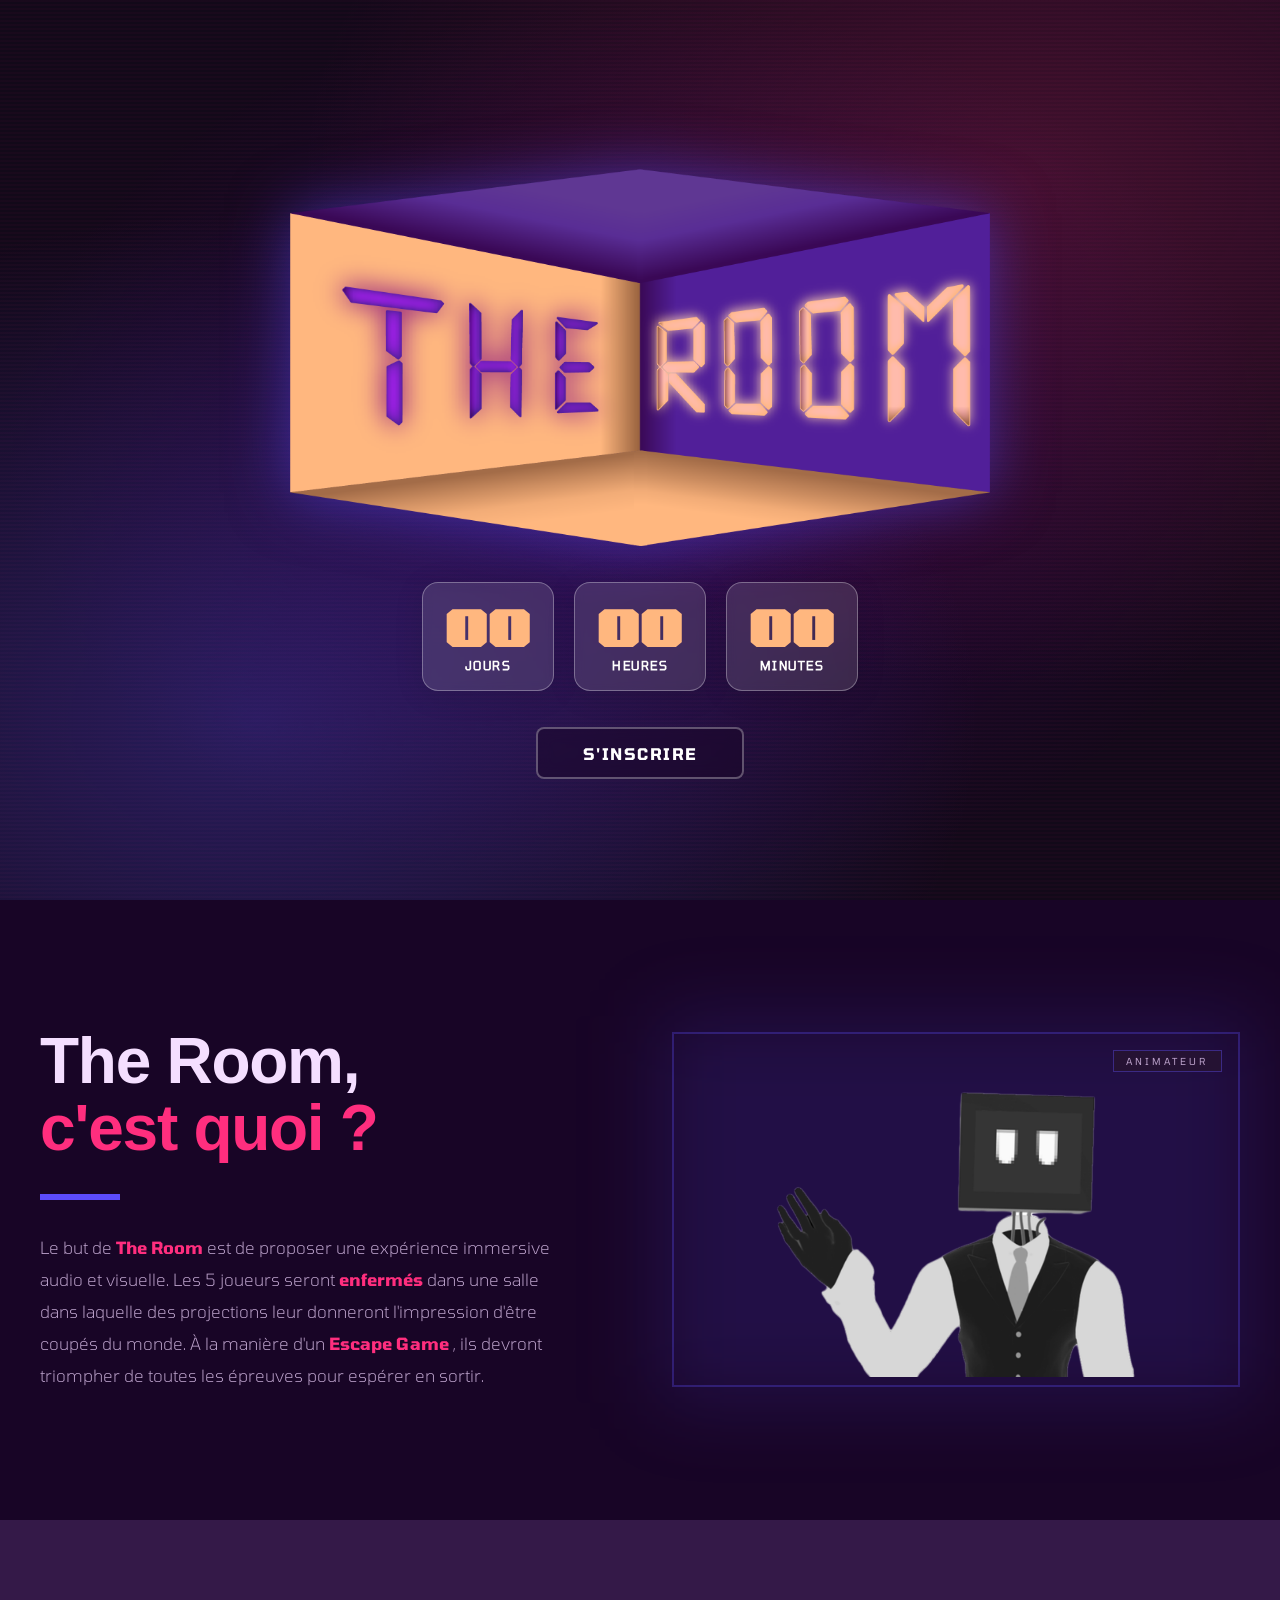
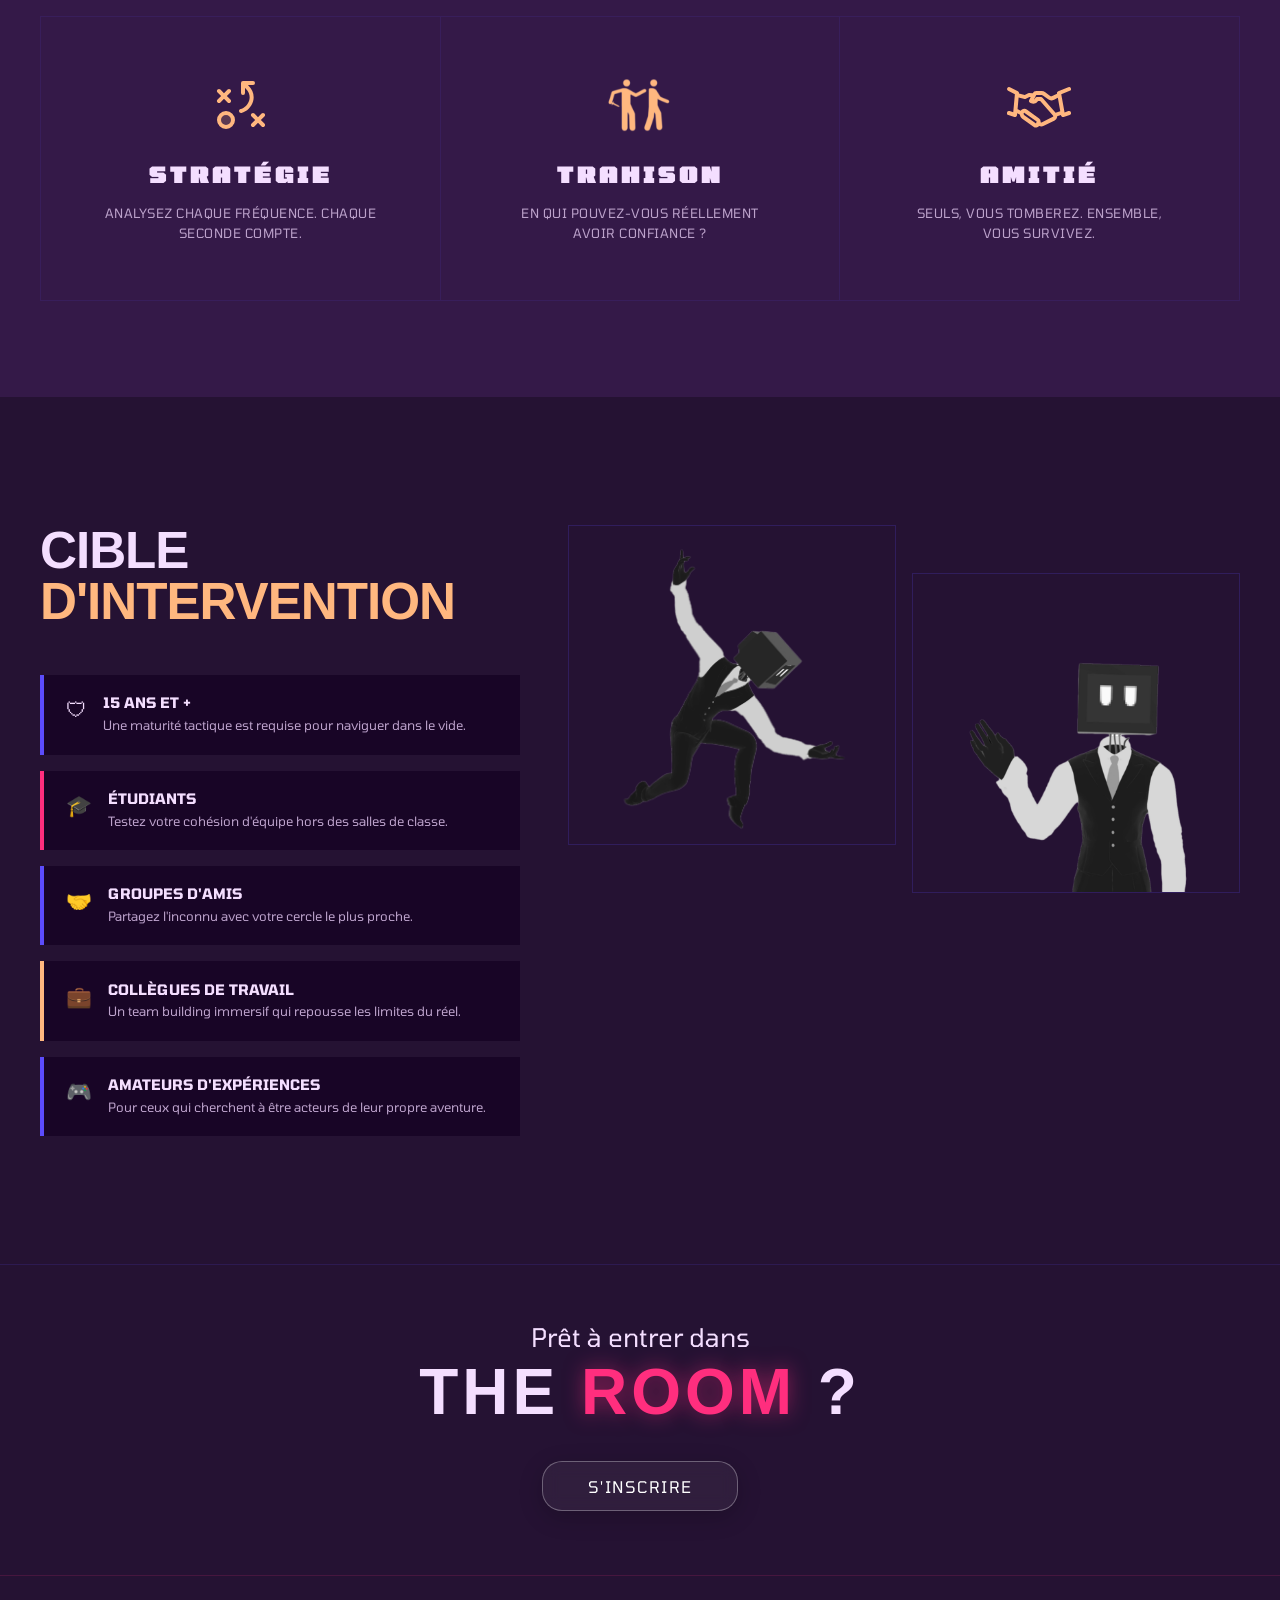
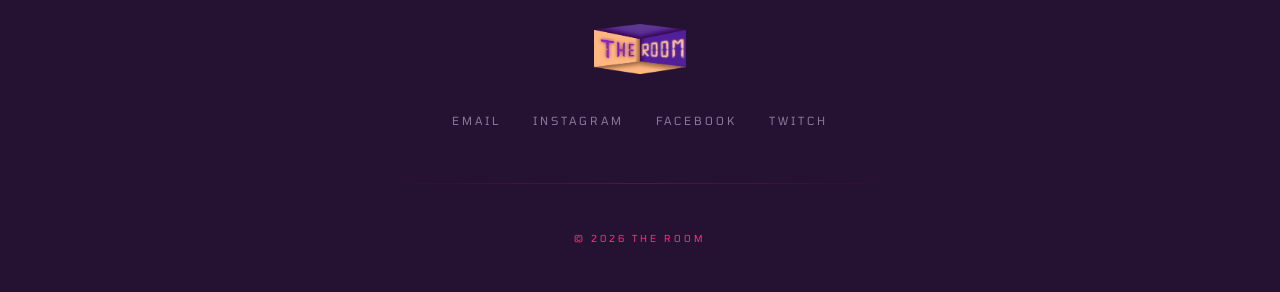
==== index.html @ fde1fc23 "urlChange" ====
<!DOCTYPE html>
<html lang="fr">
<head>
    <meta charset="UTF-8">
    <meta name="viewport" content="width=device-width, initial-scale=1.0">
    <title>The Room</title>
    <link rel="stylesheet" href="index.css">
    <link href="https://fonts.googleapis.com/css2?family=Tomorrow:wght@300;400;600;700;900&display=swap" rel="stylesheet">
</head>
<body>
    <main>
                  <div class="video-background">
                <video autoplay muted loop playsinline>
                    <source src="bg.mp4" type="video/mp4">
                    <!-- Fallback content for browsers that do not support the video tag -->
                    Your browser does not support the video tag.
                </video>
            </div>
        <!-- Hero -->
        <section class="hero">
            <div class="hero-content">
                

                <img src="Images/logoTheRoom.png" alt="The Room" class="hero-logo">
                <div class="countdown" id="countdown">
                    <div class="countdown-item">
                        <span class="countdown-value" id="days">--</span>
                        <span class="countdown-label">Jours</span>
                    </div>
                    <div class="countdown-item">
                        <span class="countdown-value" id="hours">--</span>
                        <span class="countdown-label">Heures</span>
                    </div>
                    <div class="countdown-item">
                        <span class="countdown-value" id="minutes">--</span>
                        <span class="countdown-label">Minutes</span>
                    </div>
                </div>
                <a href="#" class="btn-outline open-modal">S'inscrire</a>
            </div>
        </section>

        <!-- About -->
        <section class="about" id="about">
            <div class="about-grid">
                <div class="about-text">
                    <h2 class="about-heading mokoto">The Room,<br><span class="text-secondary">c'est quoi ?</span></h2>
                    <div class="accent-bar"></div>
                    <p>
                        Le but de <span class="text-secondary" style="font-weight: bold;">The Room</span> est de proposer une expérience immersive audio et visuelle.
                        Les 5 joueurs seront <span class="text-secondary" style="font-weight: bold;">enfermés</span> dans une salle dans laquelle des projections leur donneront
                        l'impression d'être coupés du monde. À la manière d'un <span class="text-secondary" style="font-weight: bold;">Escape Game</span> , ils devront
                        triompher de toutes les épreuves pour espérer en sortir.
                    </p>
                </div>
                <div class="about-image-wrap">
                    <div class="about-image-glow"></div>
                    <div class="about-image-frame">
                        <img src="Images/wave.png" alt="L'expérience The Room">
                        <span class="image-tag">Animateur</span>
                    </div>
                </div>
            </div>
        </section>

        <!-- Pillars -->
        <section class="pillars">
            <div class="pillars-grid">
                <div class="pillar">
                    <img src="Images/strategy-duotone.svg" alt="Stratégie" class="pillar-img text-primary">
                    <h3 class="pillar-title">Stratégie</h3>
                    <p class="pillar-desc">Analysez chaque fréquence. Chaque seconde compte.</p>
                </div>
                <div class="pillar pillar-middle">
                    <img src="Images/stab1.svg" alt="Trahison" class="pillar-img text-secondary">
                    <h3 class="pillar-title">Trahison</h3>
                    <p class="pillar-desc">En qui pouvez-vous réellement avoir confiance ?</p>
                </div>
                <div class="pillar">
                    <img src="Images/friendship.svg" alt="Amitié" class="pillar-img text-tertiary">
                    <h3 class="pillar-title">Amitié</h3>
                    <p class="pillar-desc">Seuls, vous tomberez. Ensemble, vous survivez.</p>
                </div>
            </div>
        </section>

        <!-- Audience -->
        <section class="audience" id="audience">
            <div class="audience-grid">
                <div class="audience-left">
                    <h2 class="audience-heading mokoto">Cible<br><span class="text-tertiary">d'intervention</span></h2>
                    <div class="audience-items">
                        <div class="audience-item border-primary">
                            <span class="audience-icon">&#128737;</span>
                            <div>
                                <h4>15 ans et +</h4>
                                <p>Une maturité tactique est requise pour naviguer dans le vide.</p>
                            </div>
                        </div>
                        <div class="audience-item border-secondary">
                            <span class="audience-icon">&#127891;</span>
                            <div>
                                <h4>Étudiants</h4>
                                <p>Testez votre cohésion d'équipe hors des salles de classe.</p>
                            </div>
                        </div>
                        <div class="audience-item border-primary">
                            <span class="audience-icon">&#129309;</span>
                            <div>
                                <h4>Groupes d'amis</h4>
                                <p>Partagez l'inconnu avec votre cercle le plus proche.</p>
                            </div>
                        </div>
                        <div class="audience-item border-tertiary">
                            <span class="audience-icon">&#128188;</span>
                            <div>
                                <h4>Collègues de travail</h4>
                                <p>Un team building immersif qui repousse les limites du réel.</p>
                            </div>
                        </div>
                        <div class="audience-item border-primary">
                            <span class="audience-icon">&#127918;</span>
                            <div>
                                <h4>Amateurs d'expériences</h4>
                                <p>Pour ceux qui cherchent à être acteurs de leur propre aventure.</p>
                            </div>
                        </div>
                    </div>
                </div>
                <div class="audience-right">
                    <div class="audience-img-card">
                        <img src="Images/pose.png" alt="Amis">
                    </div>
                    <div class="audience-img-card audience-img-offset">
                        <img src="Images/wave.png" alt="Gamers">
                    </div>
                </div>
            </div>
        </section>

        <!-- CTA -->
        <section class="cta">
            <h2>Prêt à entrer dans</h2>
            <p class="cta-title glitch-text">THE <span>ROOM</span> ?</p>
            <a href="#" class="btn-primary open-modal">S'inscrire</a>
        </section>
    </main>

    <footer>
        <div class="footer-inner">
            <img src="Images/logoTheRoom.png" alt="The Room" class="footer-logo">
            <div class="footer-links">
                <a href="mailto:uqat.the.room@gmail.com">Email</a>
                <a href="" target="_blank">Instagram</a>
                <a href="" target="_blank">Facebook</a>
                <a href="" target="_blank">Twitch</a>
            </div>
            <div class="footer-divider"></div>
            <p class="footer-copy">&copy; 2026 The Room</p>
        </div>
    </footer>

    <!-- Registration Modal -->
    <div class="modal-overlay" id="modalOverlay">
        <div class="modal" role="dialog" aria-modal="true" aria-labelledby="modalTitle">

            <!-- Formulaire -->
            <div id="formView">
                <button class="modal-close" id="modalClose" aria-label="Fermer">&times;</button>
                <div class="modal-header">
                    <p class="modal-eyebrow">Réservation</p>
                    <h2 class="modal-title mokoto" id="modalTitle">S'inscrire</h2>
                    <div class="accent-bar"></div>
                </div>

                <form id="registrationForm" novalidate>

                    <!-- Créneau -->
                    <div class="form-section">
                        <h3 class="form-section-title">Créneau horaire</h3>
                        <p class="form-section-hint">Sélectionnez votre heure d'entrée — 2 mai 2026</p>
                        <div class="slots-grid" id="slotsGrid"></div>
                        <input type="hidden" id="selectedSlot" name="slot">
                        <span class="field-error" id="slotError"></span>
                    </div>

                    <!-- Expérience -->
                    <div class="form-section">
                        <h3 class="form-section-title">Expérience Escape Game</h3>
                        <p class="form-section-hint">Avez-vous déjà fait un escape game ?</p>
                        <div class="radio-group">
                            <label class="radio-option">
                                <input type="radio" name="experience" value="tous">
                                <span class="radio-custom"></span>
                                <span class="radio-label">Oui, tout le monde</span>
                            </label>
                            <label class="radio-option">
                                <input type="radio" name="experience" value="moitie">
                                <span class="radio-custom"></span>
                                <span class="radio-label">La moitié du groupe</span>
                            </label>
                            <label class="radio-option">
                                <input type="radio" name="experience" value="aucun">
                                <span class="radio-custom"></span>
                                <span class="radio-label">Aucun d'entre nous</span>
                            </label>
                        </div>
                        <span class="field-error" id="experienceError"></span>
                    </div>

                    <!-- Joueurs -->
                    <div class="form-section">
                        <h3 class="form-section-title">Les 5 joueurs</h3>
                        <div class="players-list" id="playersList"></div>
                        <span class="field-error" id="playersError"></span>
                    </div>

                    <div class="form-footer">
                        <span class="form-error-global" id="formErrorGlobal"></span>
                        <button type="submit" class="btn-primary form-submit" id="submitBtn">
                            <span class="submit-text">Confirmer l'inscription</span>
                            <span class="submit-loading" style="display:none;">Envoi en cours...</span>
                        </button>
                    </div>

                </form>
            </div>

            <!-- Confirmation -->
            <div id="successView" style="display:none;">
                <div class="success-content">
                    <div class="success-checkmark">&#10003;</div>
                    <h3 class="success-title mokoto">Inscription confirmée</h3>
                    <p class="success-message">Votre inscription a été confirmée avec succès.</p>
                    <p class="success-slot">Votre créneau : <span id="confirmedSlot" class="text-tertiary"></span></p>
                    <button class="btn-outline" id="successClose">Fermer</button>
                </div>
            </div>

        </div>
    </div>

    <script>
        // ===== COUNTDOWN =====
        const eventDate = new Date('2026-05-02T20:00:00');

        function updateCountdown() {
            const now = new Date();
            const diff = eventDate - now;

            if (diff <= 0) {
                document.getElementById('days').textContent = '00';
                document.getElementById('hours').textContent = '00';
                document.getElementById('minutes').textContent = '00';
                return;
            }

            const days = Math.floor(diff / (1000 * 60 * 60 * 24));
            const hours = Math.floor((diff % (1000 * 60 * 60 * 24)) / (1000 * 60 * 60));
            const minutes = Math.floor((diff % (1000 * 60 * 60)) / (1000 * 60));

            document.getElementById('days').textContent = String(days).padStart(2, '0');
            document.getElementById('hours').textContent = String(hours).padStart(2, '0');
            document.getElementById('minutes').textContent = String(minutes).padStart(2, '0');
        }

        updateCountdown();
        setInterval(updateCountdown, 60000);

        // ===== CONFIGURATION =====
        // TODO: Collez votre URL Google Apps Script ici après déploiement
        const APPS_SCRIPT_URL = 'https://script.google.com/macros/s/AKfycbzyFGfOQJ5vIyHtQZu_yNpQNaAd3gm7l_Uc8zgfDWa3xq5yOOiOPWXQERyhb5Pq0W7uxg/exec';

        const SLOTS = [
            { time: '20:00', label: '20h00' },
            { time: '21:00', label: '21h00' },
            { time: '22:00', label: '22h00' },
            { time: '23:00', label: '23h00' },
            { time: '00:00', label: '00h00' },
            { time: '01:00', label: '01h00' },
        ];

        // ===== MODAL =====
        const overlay   = document.getElementById('modalOverlay');
        const formView  = document.getElementById('formView');
        const successView = document.getElementById('successView');
        const form      = document.getElementById('registrationForm');

        function openModal() {
            overlay.classList.add('open');
            document.body.style.overflow = 'hidden';
            loadSlots();
        }

        function closeModal() {
            overlay.classList.remove('open');
            document.body.style.overflow = '';
            setTimeout(() => {
                formView.style.display = '';
                successView.style.display = 'none';
                form.reset();
                document.getElementById('selectedSlot').value = '';
                document.querySelectorAll('.slot-card').forEach(c => c.classList.remove('selected'));
                clearErrors();
                const btn = document.getElementById('submitBtn');
                btn.disabled = false;
                btn.querySelector('.submit-text').style.display = '';
                btn.querySelector('.submit-loading').style.display = 'none';
            }, 300);
        }

        document.querySelectorAll('.open-modal').forEach(btn => {
            btn.addEventListener('click', e => { e.preventDefault(); openModal(); });
        });

        document.getElementById('modalClose').addEventListener('click', closeModal);
        document.getElementById('successClose').addEventListener('click', closeModal);

        overlay.addEventListener('click', e => {
            if (e.target === overlay) closeModal();
        });

        document.addEventListener('keydown', e => {
            if (e.key === 'Escape' && overlay.classList.contains('open')) closeModal();
        });

        // ===== SLOTS =====
        async function loadSlots() {
            let takenSlots = [];
            try {
                const res = await fetch('/api/slots');
                const data = await res.json();
                takenSlots = data.takenSlots || [];
            } catch (_) {}
            renderSlots(takenSlots);
        }

        function renderSlots(takenSlots) {
            const grid = document.getElementById('slotsGrid');
            grid.innerHTML = '';
            SLOTS.forEach(slot => {
                const taken = takenSlots.includes(slot.time);
                const card = document.createElement('div');
                card.className = 'slot-card' + (taken ? ' taken' : '');
                card.dataset.time = slot.time;
                card.innerHTML = `
                    <span class="slot-time">${slot.label}</span>
                    <span class="slot-status">${taken ? 'Complet' : 'Disponible'}</span>
                `;
                if (!taken) {
                    card.addEventListener('click', () => selectSlot(slot.time, card));
                }
                grid.appendChild(card);
            });
        }

        function selectSlot(time, card) {
            document.querySelectorAll('.slot-card:not(.taken)').forEach(c => {
                c.classList.remove('selected');
                c.querySelector('.slot-status').textContent = 'Disponible';
            });
            card.classList.add('selected');
            card.querySelector('.slot-status').textContent = 'Sélectionné';
            document.getElementById('selectedSlot').value = time;
            document.getElementById('slotError').textContent = '';
        }

        // ===== PLAYERS =====
        (function renderPlayers() {
            const list = document.getElementById('playersList');
            for (let i = 1; i <= 5; i++) {
                list.innerHTML += `
                    <div class="player-card">
                        <div class="player-card-header">Joueur ${i}</div>
                        <div class="player-fields">
                            <div class="form-group">
                                <input type="text" id="prenom${i}" name="prenom${i}" placeholder="Prénom">
                            </div>
                            <div class="form-group">
                                <input type="text" id="nom${i}" name="nom${i}" placeholder="Nom">
                            </div>
                            <div class="form-group">
                                <input type="email" id="email${i}" name="email${i}" placeholder="Courriel">
                            </div>
                            <div class="form-group">
                                <input type="number" id="age${i}" name="age${i}" placeholder="Âge" min="15" max="99">
                            </div>
                        </div>
                    </div>
                `;
            }
        })();

        // ===== VALIDATION =====
        function clearErrors() {
            document.querySelectorAll('.field-error').forEach(el => el.textContent = '');
            document.querySelectorAll('.invalid').forEach(el => el.classList.remove('invalid'));
        }

        function validateForm() {
            clearErrors();
            let valid = true;

            if (!document.getElementById('selectedSlot').value) {
                document.getElementById('slotError').textContent = 'Veuillez sélectionner un créneau.';
                valid = false;
            }

            if (!document.querySelector('input[name="experience"]:checked')) {
                document.getElementById('experienceError').textContent = 'Veuillez sélectionner une option.';
                valid = false;
            }

            let playerError = false;
            for (let i = 1; i <= 5; i++) {
                const nom    = document.getElementById(`nom${i}`);
                const prenom = document.getElementById(`prenom${i}`);
                const age    = document.getElementById(`age${i}`);
                const email  = document.getElementById(`email${i}`);
                if (!prenom.value.trim())                 { prenom.classList.add('invalid'); playerError = true; valid = false; }
                if (!nom.value.trim())                    { nom.classList.add('invalid');    playerError = true; valid = false; }
                if (!age.value || Number(age.value) < 15) { age.classList.add('invalid');   playerError = true; valid = false; }
                if (!email.value || !/^[^\s@]+@[^\s@]+\.[^\s@]+$/.test(email.value)) { email.classList.add('invalid'); playerError = true; valid = false; }
            }
            if (playerError) {
                document.getElementById('playersError').textContent = 'Veuillez remplir tous les champs joueurs (âge minimum 15 ans, courriel valide).';
            }

            return valid;
        }

        // ===== SUBMIT =====
        form.addEventListener('submit', async e => {
            e.preventDefault();
            if (!validateForm()) return;

            const btn    = document.getElementById('submitBtn');
            const txtBtn = btn.querySelector('.submit-text');
            const loader = btn.querySelector('.submit-loading');
            btn.disabled = true;
            txtBtn.style.display = 'none';
            loader.style.display = '';

            const players = [];
            for (let i = 1; i <= 5; i++) {
                players.push({
                    prenom: document.getElementById(`prenom${i}`).value.trim(),
                    nom:    document.getElementById(`nom${i}`).value.trim(),
                    age:    document.getElementById(`age${i}`).value,
                    email:  document.getElementById(`email${i}`).value.trim(),
                });
            }

            const payload = {
                slot:       document.getElementById('selectedSlot').value,
                experience: document.querySelector('input[name="experience"]:checked').value,
                players,
            };

            try {
                const res  = await fetch('/api/register', { method: 'POST', headers: { 'Content-Type': 'application/json' }, body: JSON.stringify(payload) });
                const data = await res.json();
                if (data.success) {
                    showSuccess(payload.slot);
                } else if (data.error === 'slot_taken') {
                    document.getElementById('slotError').textContent = 'Ce créneau vient d\'être pris. Veuillez en choisir un autre.';
                    loadSlots();
                    btn.disabled = false; txtBtn.style.display = ''; loader.style.display = 'none';
                } else { throw new Error(); }
            } catch (_) {
                document.getElementById('formErrorGlobal').textContent = 'Une erreur est survenue. Veuillez réessayer.';
                btn.disabled = false; txtBtn.style.display = ''; loader.style.display = 'none';
            }
        });

        function showSuccess(slot) {
            document.getElementById('confirmedSlot').textContent = SLOTS.find(s => s.time === slot)?.label || slot;
            formView.style.display = 'none';
            successView.style.display = '';
            document.getElementById('registrationModal').scrollTop = 0;
        }
    </script>
</body>
</html>
---- index.css ----
/* ===== DESIGN TOKENS =====
   Primary:    #5c4cfc (blue)
   Secondary:  #ff2e7e (pink)
   Tertiary:   #ffb77f (orange)
   Background: #251233
   Surface:    #180526
   Surface+:   #341948
   On-surface: #f4deff
   On-surface-variant: #bca2cb
   ===================== */

@font-face {
    font-family: 'Mokoto';
    src: url('https://fonts.cdnfonts.com/s/16219/Mokoto%20Glitch.woff') format('woff');
}

* {
    margin: 0;
    padding: 0;
    box-sizing: border-box;
}

::selection {
    background: #ff2e7e;
    color: #fff;
}

body {
    font-family: 'Tomorrow', sans-serif;
    background-color: #251233;
    color: #f4deff;
    min-height: 100vh;
    display: flex;
    flex-direction: column;
    overflow-x: hidden;
}

main {
    flex: 1;
    width: 100%;
}

/* ===== GLITCH TEXT UTILITY ===== */
.glitch-text {
    position: relative;
}


/* ===== NAVBAR ===== */
.navbar {
    position: fixed;
    top: 0;
    left: 0;
    right: 0;
    z-index: 100;
    background: rgba(24, 5, 38, 0.9);
    backdrop-filter: blur(12px);
    border-bottom: 1px solid rgba(92, 76, 252, 0.2);
}

.navbar-inner {
    display: flex;
    align-items: center;
    justify-content: space-between;
    max-width: 1100px;
    margin: 0 auto;
    padding: 0.7rem 2rem;
}

.navbar-logo img {
    height: 32px;
    width: auto;
}

.navbar-links {
    display: flex;
    gap: 2rem;
}

.navbar-links a {
    color: #bca2cb;
    text-decoration: none;
    font-size: 0.85rem;
    font-weight: 500;
    transition: color 0.2s;
}

.navbar-links a:hover {
    color: #ff2e7e;
}

.navbar-cta {
    padding: 0.5rem 1.5rem;
    font-size: 0.8rem;
}

.navbar-toggle {
    display: none;
    flex-direction: column;
    gap: 5px;
    background: none;
    border: none;
    cursor: pointer;
    padding: 4px;
}

.navbar-toggle span {
    display: block;
    width: 24px;
    height: 2px;
    background: #f4deff;
    border-radius: 2px;
    transition: transform 0.3s, opacity 0.3s;
}

.navbar-toggle.active span:nth-child(1) {
    transform: translateY(7px) rotate(45deg);
}

.navbar-toggle.active span:nth-child(2) {
    opacity: 0;
}

.navbar-toggle.active span:nth-child(3) {
    transform: translateY(-7px) rotate(-45deg);
}

/* ===== HERO ===== */
.hero {
    position: relative;
    display: flex;
    flex-direction: column;
    align-items: center;
    justify-content: center;
    min-height: 100vh;
    padding: 6rem 2rem 3rem;
    overflow: hidden;
}

.video-background video {
  position: fixed; /* Fixes the video relative to the viewport */
  right: 0;
  bottom: 0;
  min-width: 100%; /* Ensures the video is at least full width and height */
  min-height: 100%;
  z-index: -1; /* Pushes the video behind other content */
  /* Optional: use object-fit to ensure the video covers the area without stretching */
  object-fit: cover; 
  filter: blur(10px); /* Applies the blur effect */
  -webkit-filter: blur(10px); /* For compatibility with WebKit browsers */
  pointer-events: none;
}

.content {
  position: relative; /* Ensures content is above the video */
  z-index: 1; 
  /* Add styling for your content (e.g., color, padding) */
  color: white;
  padding: 20px;
  /* ... other content styles ... */
}

/* Optional: Add a dark overlay to improve text visibility over the video */
.video-background::after {
  content: '';
  position: absolute;
  top: 0;
  left: 0;
  width: 100%;
  height: 100%;
  pointer-events: none;
  background: rgba(0, 0, 0, 0.5);
    z-index: 0; /* Place the overlay between the video and the content */
}


.hero::before,
.hero::after {
    content: '';
    position: absolute;
    inset: 0;
    pointer-events: none;
}

.hero::before {
    background: repeating-linear-gradient(
        0deg,
        transparent,
        transparent 2px,
        rgba(255, 46, 126, 0.03) 2px,
        rgba(255, 46, 126, 0.03) 4px
    );
    z-index: 1;
}

.hero::after {
    background:
        radial-gradient(ellipse at 20% 80%, rgba(92, 76, 252, 0.3) 0%, transparent 50%),
        radial-gradient(ellipse at 80% 20%, rgba(255, 46, 126, 0.2) 0%, transparent 50%),
        radial-gradient(ellipse at 50% 50%, rgba(77, 2, 121, 0.4) 0%, transparent 70%);
    z-index: 1;
    animation: glitchOverlay 3s steps(4) infinite;
}

@keyframes gradientShift {
    0% { background-position: 0% 50%; }
    50% { background-position: 100% 50%; }
    100% { background-position: 0% 50%; }
}

@keyframes glitchOverlay {
    0% { opacity: 0.8; }
    25% { opacity: 1; }
    50% { opacity: 0.6; }
    75% { opacity: 0.9; }
    100% { opacity: 0.8; }
}

.hero-content {
    position: relative;
    z-index: 2;
    display: flex;
    flex-direction: column;
    align-items: center;
    text-align: center;
    gap: clamp(1.8rem, 4vh, 3rem);
    width: 100%;
    max-width: 700px;
}

.hero-logo {
    width: clamp(1000px, 22vw, 300px);
    height: auto;
    filter: drop-shadow(0 0 30px rgba(92, 76, 252, 0.5));
}

/* ===== COUNTDOWN ===== */
.countdown {
    display: flex;
    justify-content: center;
    gap: clamp(0.6rem, 2vw, 1.2rem);
    width: 100%;

}

.countdown-item {
    background: rgba(24, 5, 38, 0.7);
    border: 2px solid #ff2e7e;
    border-radius: 12px;
    padding: clamp(0.8rem, 2vh, 1.2rem) clamp(0.6rem, 2vw, 1.4rem);
    text-align: center;
    display: flex;
    flex-direction: column;
    min-width: clamp(60px, 12vw, 100px);

        /* From https://css.glass */
    background: rgba(255, 255, 255, 0.12);
    border-radius: 16px;
    box-shadow: 0 4px 30px rgba(0, 0, 0, 0.1);
    backdrop-filter: blur(4.7px);
    -webkit-backdrop-filter: blur(4.7px);
    border: 1px solid rgba(255, 255, 255, 0.31);
}

.countdown-value {
    font-family: 'Tomorrow', sans-serif;
    font-size: clamp(1.8rem, 5vw, 3.2rem);
    font-weight: 900;
    color: #ffb77f;
    line-height: 1;

}

.countdown-label {
    font-size: clamp(0.5rem, 1.2vw, 0.75rem);
    text-transform: uppercase;
    color: rgba(255, 183, 127, 0.7);
    letter-spacing: 1.5px;
    margin-top: 0.4rem;
    font-weight: 300;
        -webkit-text-stroke: 1px white;
}

/* ===== BUTTONS ===== */
.btn-primary {
    display: inline-block;
    padding: 0.9rem 2.8rem;
    color: #fff;
    text-decoration: none;
    font-size: 1rem;
    border-radius: 20px;
    letter-spacing: 1.5px;
    text-transform: uppercase;
    transition: transform 0.2s, box-shadow 0.2s;
    border: none;
    cursor: pointer;
    font-family: 'Tomorrow', sans-serif;

  /* Dimensions and positioning (example values) */
  position: relative;
  isolation: isolate; /* Creates a new stacking context for backdrop-filter to work correctly */

  /* The core "glass" look */
  background: rgba(255, 255, 255, 0.05); /* Subtle background tint */
  backdrop-filter: blur(8px); /* The essential blur effect */
  -webkit-backdrop-filter: blur(8px); /* Safari compatibility */
  border: 1px solid rgba(255, 255, 255, 0.3); /* Subtle white border for highlight */
  box-shadow: 0px 6px 24px rgba(0, 0, 0, 0.2); /* For depth and 'floating' effect */

}

.btn-primary:hover {
    transform: translateY(-3px);
    box-shadow: 0 8px 30px rgba(255, 46, 126, 0.5);
}

.btn-outline {
    display: inline-block;
    padding: 0.9rem 2.8rem;
    background: rgba(24, 5, 38, 0.5);
    color: #fff;
    text-decoration: none;
    font-weight: 700;
    font-size: 1rem;
    border-radius: 8px;
    letter-spacing: 1.5px;
    text-transform: uppercase;
    border: 2px solid rgba(255, 255, 255, 0.3);
    cursor: pointer;
    backdrop-filter: blur(8px);
    transition: transform 0.2s, border-color 0.2s, box-shadow 0.2s;
    font-family: 'Tomorrow', sans-serif;
}

.btn-outline:hover {
    transform: translateY(-2px);
    border-color: #ff2e7e;
    box-shadow: 0 6px 25px rgba(255, 46, 126, 0.3);
}

/* ===== UTILITIES ===== */
.mokoto { font-family: 'Mokoto', sans-serif; }
.text-secondary { color: #ff2e7e; }
.text-primary { color: #5c4cfc; }
.text-tertiary { color: #ffb77f; }

/* ===== SECTIONS BASE ===== */
.hero { max-width: none; }

/* ===== ABOUT ===== */
.about {
    max-width: none;
    background: #180526;
    padding: 8rem 1.5rem;
    overflow: hidden;
}

.about-grid {
    display: grid;
    grid-template-columns: 1fr 1fr;
    gap: 4rem;
    align-items: center;
    max-width: 1200px;
    margin: 0 auto;
}

.about-heading {
    font-size: clamp(2.5rem, 5vw, 4.5rem);
    line-height: 1.05;
    letter-spacing: -0.02em;
    color: #f4deff;
    margin-bottom: 2rem;
    text-transform: none;
    text-align: left;
}

.accent-bar {
    width: 80px;
    height: 6px;
    background: #5c4cfc;
    margin-bottom: 2rem;
}

.about-text p {
    font-size: 1.05rem;
    line-height: 1.9;
    color: #bca2cb;
    font-weight: 300;
    max-width: 540px;
}

.about-image-wrap {
    position: relative;
}

.about-image-glow {
    position: absolute;
    inset: -16px;
    background: rgba(92, 76, 252, 0.15);
    filter: blur(40px);
    border-radius: 8px;
    transition: background 0.4s;
}

.about-image-wrap:hover .about-image-glow {
    background: rgba(255, 46, 126, 0.15);
}

.about-image-frame {
    position: relative;
    border: 2px solid rgba(92, 76, 252, 0.3);
    padding: 8px;
    overflow: hidden;
    aspect-ratio: 16 / 10;
}

.about-image-frame img {
    width: 100%;
    height: 100%;
    object-fit: cover;
    filter: grayscale(100%);
    transition: filter 0.7s;
}

.about-image-frame:hover img {
    filter: grayscale(0%);
}

.image-tag {
    position: absolute;
    top: 16px;
    right: 16px;
    background: #251233;
    padding: 4px 12px;
    font-size: 0.6rem;
    letter-spacing: 3px;
    border: 1px solid rgba(92, 76, 252, 0.4);
    text-transform: uppercase;
    color: #bca2cb;
}

/* ===== PILLARS ===== */
.pillars {
    max-width: none;
    background: #341948;
    padding: 6rem 1.5rem;
}

.pillars-grid {
    display: grid;
    grid-template-columns: 1fr 1fr 1fr;
    max-width: 1200px;
    margin: 0 auto;
    border: 1px solid rgba(92, 76, 252, 0.1);
}

.pillar {
    padding: 3.5rem 2rem;
    display: flex;
    flex-direction: column;
    align-items: center;
    text-align: center;
    transition: background-color 0.3s;
}

.pillar:hover {
    background-color: rgba(52, 25, 72, 0.5);
}

.pillar-middle {
    border-left: 1px solid rgba(92, 76, 252, 0.1);
    border-right: 1px solid rgba(92, 76, 252, 0.1);
}

.pillar-img {
    width: 64px;
    height: 64px;
    object-fit: contain;
    margin-bottom: 1.5rem;
    transition: transform 0.2s;
    color: red;
}

.pillar:hover .pillar-img {
    transform: scale(1.1);
}

.pillar-title {
    font-size: 1.4rem;
    font-weight: 900;
    letter-spacing: 3px;
    text-transform: uppercase;
    color: #f4deff;
    margin-bottom: 1rem;
}

.pillar-desc {
    font-size: 0.8rem;
    text-transform: uppercase;
    letter-spacing: 0.5px;
    color: #bca2cb;
    max-width: 280px;
    line-height: 1.6;
}

/* ===== AUDIENCE ===== */
.audience {
    max-width: none;
    background: #251233;
    padding: 8rem 1.5rem;
    overflow: hidden;
}

.audience-grid {
    display: grid;
    grid-template-columns: 5fr 7fr;
    gap: 3rem;
    max-width: 1200px;
    margin: 0 auto;
}

.audience-heading {
    font-size: clamp(2rem, 4vw, 3.2rem);
    line-height: 1;
    letter-spacing: -0.02em;
    color: #f4deff;
    margin-bottom: 3rem;
    text-transform: uppercase;
    text-align: left;
}

.audience-items {
    display: flex;
    flex-direction: column;
    gap: 1rem;
}

.audience-item {
    display: flex;
    align-items: flex-start;
    gap: 1rem;
    padding: 1.2rem 1.4rem;
    border-left: 4px solid;
    background: #180526;
    transition: transform 0.2s;
}

.audience-item:hover {
    transform: translateX(10px);
}

.audience-item.border-primary { border-color: #5c4cfc; }
.audience-item.border-secondary { border-color: #ff2e7e; }
.audience-item.border-tertiary { border-color: #ffb77f; }

.audience-icon {
    font-size: 1.3rem;
    flex-shrink: 0;
    margin-top: 2px;
}

.audience-item h4 {
    font-weight: 700;
    color: #f4deff;
    font-size: 0.9rem;
    margin-bottom: 0.3rem;
    text-transform: uppercase;
}

.audience-item p {
    font-size: 0.8rem;
    color: #bca2cb;
    line-height: 1.5;
}

.audience-right {
    display: grid;
    grid-template-columns: 1fr 1fr;
    gap: 1rem;
    align-content: start;
}

.audience-img-card {
    position: relative;
    height: 320px;
    overflow: hidden;
    border: 1px solid rgba(92, 76, 252, 0.2);
}

.audience-img-offset {
    margin-top: 3rem;
}

.audience-img-card img {
    width: 100%;
    height: 100%;
    object-fit: cover;
    filter: grayscale(100%);
    transition: filter 0.5s;
}

.audience-img-card:hover img {
    filter: grayscale(0%);
}

.audience-img-card .image-tag {
    top: auto;
    right: auto;
    bottom: 16px;
    left: 16px;
    background: transparent;
    border: none;
    font-size: 0.7rem;
    color: #5c4cfc;
    padding: 0;
}

.tag-secondary {
    color: #ff2e7e !important;
}

/* ===== CTA ===== */
.cta {
    text-align: center;
    padding-top: 3.5rem;
    padding-bottom: 4rem;
    border-top: 1px solid rgba(92, 76, 252, 0.15);
}

.cta h2 {
    margin-bottom: 0.2rem;
    color: #f4deff;
    font-size: clamp(1.2rem, 3vw, 1.6rem);
    font-weight: 400;
}

.cta-title {
    font-family: 'Mokoto', sans-serif;
    font-size: clamp(2.5rem, 6vw, 4rem);
    font-weight: 900;
    text-transform: uppercase;
    letter-spacing: 4px;
    color: #f4deff;
    margin-bottom: 2rem;
}

.cta-title span {
    color: #ff2e7e;
    text-shadow: 0 0 20px rgba(255, 46, 126, 0.5);
}

/* ===== FOOTER ===== */
footer {
    border-top: 1px solid rgba(255, 46, 126, 0.15);
    padding: 3rem 2rem;
    background: #251233;
}

.footer-inner {
    display: flex;
    flex-direction: column;
    align-items: center;
    gap: 1.5rem;
    max-width: 1200px;
    margin: 0 auto;
    text-align: center;
}

.footer-logo {
    height: 50px;
    width: auto;
    margin-bottom: 1rem;
}

.footer-links {
    display: flex;
    flex-wrap: wrap;
    justify-content: center;
    gap: 2rem;
    margin-bottom: 2rem;
}

.footer-links a {
    font-size: 0.7rem;
    letter-spacing: 3px;
    text-transform: uppercase;
    color: rgba(244, 222, 255, 0.5);
    text-decoration: none;
    transition: color 0.3s, transform 0.2s, text-shadow 0.3s;
    display: inline-block;
}

.footer-links a:hover {
    color: #ffb77f;
    transform: scale(1.15);
    text-shadow: 0 0 8px rgba(255, 183, 127, 0.4);
}

.footer-links a:active {
    transform: scale(0.95);
    color: #ff2e7e;
}

.footer-divider {
    width: 100%;
    max-width: 500px;
    height: 1px;
    background: linear-gradient(to right, transparent, rgba(255, 46, 126, 0.2), transparent);
    margin-bottom: 1.5rem;
}

.footer-copy {
    font-size: 0.6rem;
    letter-spacing: 3px;
    text-transform: uppercase;
    color: #ff2e7e;
}

/* ===== MODAL ===== */
.modal-overlay {
    position: fixed;
    inset: 0;
    background: rgba(24, 5, 38, 0.88);
    backdrop-filter: blur(8px);
    z-index: 200;
    display: flex;
    align-items: center;
    justify-content: center;
    padding: 1rem;
    opacity: 0;
    visibility: hidden;
    transition: opacity 0.3s, visibility 0.3s;
}

.modal-overlay.open {
    opacity: 1;
    visibility: visible;
}

.modal {
    background: #180526;
    border: 1px solid rgba(92, 76, 252, 0.35);
    border-radius: 6px;
    width: 100%;
    max-width: 680px;
    max-height: 90vh;
    overflow-y: auto;
    position: relative;
    scrollbar-width: thin;
    scrollbar-color: rgba(92, 76, 252, 0.4) transparent;
}

.modal::-webkit-scrollbar { width: 4px; }
.modal::-webkit-scrollbar-track { background: transparent; }
.modal::-webkit-scrollbar-thumb { background: rgba(92, 76, 252, 0.4); border-radius: 2px; }

#formView { padding: 2.5rem; }

.modal-close {
    position: absolute;
    top: 1.2rem;
    right: 1.2rem;
    background: none;
    border: 1px solid rgba(255, 255, 255, 0.12);
    color: #bca2cb;
    width: 32px;
    height: 32px;
    border-radius: 4px;
    cursor: pointer;
    font-size: 1.1rem;
    line-height: 1;
    display: flex;
    align-items: center;
    justify-content: center;
    transition: border-color 0.2s, color 0.2s;
}

.modal-close:hover {
    border-color: #ff2e7e;
    color: #ff2e7e;
}

.modal-eyebrow {
    font-size: 0.65rem;
    letter-spacing: 4px;
    text-transform: uppercase;
    color: #5c4cfc;
    margin-bottom: 0.5rem;
}

.modal-title {
    font-size: clamp(1.8rem, 4vw, 2.5rem);
    color: #f4deff;
    margin-bottom: 1rem;
    line-height: 1;
}

.modal-header .accent-bar {
    margin-bottom: 2rem;
}

/* Form sections */
.form-section {
    margin-bottom: 2rem;
    padding-bottom: 2rem;
    border-bottom: 1px solid rgba(92, 76, 252, 0.1);
}

.form-section-title {
    font-size: 0.65rem;
    letter-spacing: 3px;
    text-transform: uppercase;
    color: #5c4cfc;
    margin-bottom: 0.5rem;
    font-weight: 600;
}

.form-section-hint {
    font-size: 0.8rem;
    color: #bca2cb;
    margin-bottom: 1rem;
}

/* Inputs */
.form-group {
    display: flex;
    flex-direction: column;
    gap: 0.4rem;
}

.form-group label {
    font-size: 0.7rem;
    font-weight: 600;
    color: #bca2cb;
    text-transform: uppercase;
    letter-spacing: 1.5px;
}

.form-group input {
    background: rgba(255, 255, 255, 0.04);
    border: 1px solid rgba(92, 76, 252, 0.22);
    border-radius: 4px;
    padding: 0.7rem 0.9rem;
    color: #f4deff;
    font-family: 'Tomorrow', sans-serif;
    font-size: 0.88rem;
    transition: border-color 0.2s, background 0.2s;
    width: 100%;
}

.form-group input:focus {
    outline: none;
    border-color: #5c4cfc;
    background: rgba(92, 76, 252, 0.07);
}

.form-group input::placeholder {
    color: rgba(188, 162, 203, 0.35);
}

.form-group input.invalid {
    border-color: #ff2e7e;
}


.field-error {
    font-size: 0.68rem;
    color: #ff2e7e;
    min-height: 1em;
    margin-top: 0.2rem;
}

/* Slots */
.slots-grid {
    display: grid;
    grid-template-columns: repeat(3, 1fr);
    gap: 0.7rem;
    margin-bottom: 0.5rem;
}

.slot-card {
    border: 1px solid rgba(92, 76, 252, 0.22);
    background: rgba(255, 255, 255, 0.03);
    border-radius: 8px;
    padding: 1rem 0.5rem;
    text-align: center;
    cursor: pointer;
    transition: border-color 0.2s, background 0.2s, transform 0.15s;
    user-select: none;
}

.slot-card:hover:not(.taken) {
    border-color: #5c4cfc;
    background: rgba(92, 76, 252, 0.1);
    transform: translateY(-2px);
}

.slot-card.selected {
    border-color: #ffb77f;
    background: rgba(255, 183, 127, 0.08);
}

.slot-card.taken {
    opacity: 0.3;
    cursor: not-allowed;
}

.slot-time {
    font-size: 1.25rem;
    font-weight: 900;
    color: #f4deff;
    font-family: 'Tomorrow', sans-serif;
    display: block;
}

.slot-status {
    font-size: 0.52rem;
    letter-spacing: 2px;
    text-transform: uppercase;
    margin-top: 0.3rem;
    display: block;
    color: rgba(188, 162, 203, 0.55);
}

.slot-card.selected .slot-status { color: #ffb77f; }
.slot-card.taken .slot-status { color: rgba(255, 46, 126, 0.6); }

/* Radio */
.radio-group {
    display: flex;
    flex-direction: column;
    gap: 0.6rem;
}

.radio-option {
    display: flex;
    align-items: center;
    gap: 0.8rem;
    padding: 0.75rem 1rem;
    border: 1px solid rgba(92, 76, 252, 0.18);
    border-radius: 4px;
    cursor: pointer;
    transition: border-color 0.2s, background 0.2s;
}

.radio-option:hover {
    border-color: #5c4cfc;
    background: rgba(92, 76, 252, 0.05);
}

.radio-option input[type="radio"] { display: none; }

.radio-custom {
    width: 18px;
    height: 18px;
    border-radius: 50%;
    border: 2px solid rgba(92, 76, 252, 0.4);
    flex-shrink: 0;
    position: relative;
    transition: border-color 0.2s;
}

.radio-option input[type="radio"]:checked ~ .radio-custom {
    border-color: #ff2e7e;
}

.radio-option input[type="radio"]:checked ~ .radio-custom::after {
    content: '';
    position: absolute;
    inset: 3px;
    border-radius: 50%;
    background: #ff2e7e;
}

.radio-option:has(input:checked) {
    border-color: #ff2e7e;
    background: rgba(255, 46, 126, 0.05);
}

.radio-label {
    font-size: 0.85rem;
    color: #f4deff;
}

/* Players */
.players-list {
    display: flex;
    flex-direction: column;
    gap: 0.85rem;
}

.player-card {
    border: 1px solid rgba(92, 76, 252, 0.15);
    border-radius: 6px;
    overflow: hidden;
}

.player-card-header {
    background: rgba(92, 76, 252, 0.07);
    padding: 0.45rem 1rem;
    font-size: 0.62rem;
    letter-spacing: 3px;
    text-transform: uppercase;
    color: #5c4cfc;
    font-weight: 600;
    border-bottom: 1px solid rgba(92, 76, 252, 0.12);
}

.player-fields {
    display: grid;
    grid-template-columns: 1fr 1fr;
    gap: 0.85rem;
    padding: 1rem;
}

/* Footer + submit */
.form-footer {
    display: flex;
    flex-direction: column;
    align-items: stretch;
    gap: 0.5rem;
    padding-top: 0.5rem;
}

.form-error-global {
    font-size: 0.72rem;
    color: #ff2e7e;
    text-align: center;
    min-height: 1em;
}

.form-submit {
    width: 100%;
    padding: 1rem;
    font-size: 0.95rem;
    text-align: center;
    border-radius: 6px;
}

/* Success */
#successView { padding: 4rem 2.5rem; }

.success-content {
    display: flex;
    flex-direction: column;
    align-items: center;
    text-align: center;
    gap: 1.2rem;
}

.success-checkmark {
    width: 72px;
    height: 72px;
    border-radius: 50%;
    border: 2px solid #5c4cfc;
    display: flex;
    align-items: center;
    justify-content: center;
    font-size: 2rem;
    color: #5c4cfc;
    animation: scaleIn 0.4s ease;
}

@keyframes scaleIn {
    from { transform: scale(0); opacity: 0; }
    to   { transform: scale(1); opacity: 1; }
}

.success-title {
    font-size: 2rem;
    color: #f4deff;
}

.success-message {
    font-size: 0.9rem;
    color: #bca2cb;
    line-height: 1.8;
}

.success-slot {
    font-size: 0.88rem;
    color: #bca2cb;
    padding: 0.6rem 1.5rem;
    border: 1px solid rgba(255, 183, 127, 0.2);
    border-radius: 4px;
    background: rgba(255, 183, 127, 0.05);
}

/* Modal responsive */
@media (max-width: 600px) {
    #formView { padding: 1.5rem 1rem; }
    .slots-grid { grid-template-columns: repeat(2, 1fr); }
    .player-fields { grid-template-columns: 1fr 1fr; }
}

@media (max-width: 360px) {
    .player-fields { grid-template-columns: 1fr; }
    .player-fields .form-group:last-child { grid-column: span 1; }
}

/* ===== RESPONSIVE ===== */

/* Tablet */
@media (max-width: 768px) {

    .hero {
        padding: 5rem 1.5rem 2rem;
    }

    /* About tablet */
    .about {
        padding: 5rem 1.5rem;
    }

    .about-grid {
        grid-template-columns: 1fr;
        gap: 2.5rem;
    }

    .about-heading {
        text-align: center;
    }

    .accent-bar {
        margin: 0 auto 2rem;
    }

    .about-text p {
        text-align: center;
        max-width: 100%;
    }

    .about-image-frame {
        max-width: 500px;
        margin: 0 auto;
    }

    /* Pillars tablet */
    .pillars {
        padding: 4rem 1.5rem;
    }

    .pillars-grid {
        grid-template-columns: 1fr;
        border: none;
    }

    .pillar {
        padding: 2rem;
        border: 1px solid rgba(92, 76, 252, 0.1);
    }

    .pillar-middle {
        border-left: 1px solid rgba(92, 76, 252, 0.1);
        border-right: 1px solid rgba(92, 76, 252, 0.1);
    }

    /* Audience tablet */
    .audience {
        padding: 5rem 1.5rem;
    }

    .audience-grid {
        grid-template-columns: 1fr;
        gap: 2.5rem;
    }

    .audience-heading {
        text-align: center;
    }

    .audience-right {
        max-width: 500px;
        margin: 0 auto;
    }

    .audience-img-card {
        height: 220px;
    }

    /* CTA tablet */
    .cta {
        padding: 5rem 1.5rem;
    }
}


@media (max-width: 1000px) {
.hero-logo {
    width: clamp(500px, 22vw, 300px);
    height: auto;
    filter: drop-shadow(0 0 30px rgba(92, 76, 252, 0.5));
}
}

@media (max-width: 1600px) {
.hero-logo {
    width: clamp(700px, 22vw, 300px);
    height: auto;
    filter: drop-shadow(0 0 30px rgba(92, 76, 252, 0.5));
}
}

/* Mobile */
@media (max-width: 780px) {

    .hero {
        padding: 4.5rem 1rem 1.5rem;
        min-height: 100svh;
    }

    .hero-logo {
        width: clamp(320px, 40vw, 180px);
    }

    .hero-content {
        gap: 1.5rem;
    }

    .countdown-item {
        min-width: 55px;
        padding: 0.6rem 0.4rem;
    }

    .countdown-value {
        font-size: 1.5rem;
    }

    .countdown-label {
        font-size: 0.45rem;
        letter-spacing: 0.5px;
    }

    .btn-outline,
    .btn-primary {
        padding: 0.7rem 2rem;
        font-size: 0.85rem;
    }

    /* About mobile */
    .about {
        padding: 3.5rem 1rem;
    }

    .about-heading {
        font-size: 2rem;
    }

    /* Pillars mobile */
    .pillars {
        padding: 3rem 1rem;
    }

    .pillar-img {
        width: 48px;
        height: 48px;
    }

    .pillar-title {
        font-size: 1.1rem;
    }

    /* Audience mobile */
    .audience {
        padding: 3.5rem 1rem;
    }

    .audience-right {
        grid-template-columns: 1fr;
    }

    .audience-img-offset {
        margin-top: 0;
    }

    .audience-img-card {
        height: 200px;
    }

    .audience-item {
        padding: 1rem;
    }

    /* CTA mobile */
    .btn-cta {
        padding: 1rem 2.5rem;
        font-size: 1rem;
    }

    /* Footer mobile */
    .footer-links {
        gap: 1.2rem;
    }
}
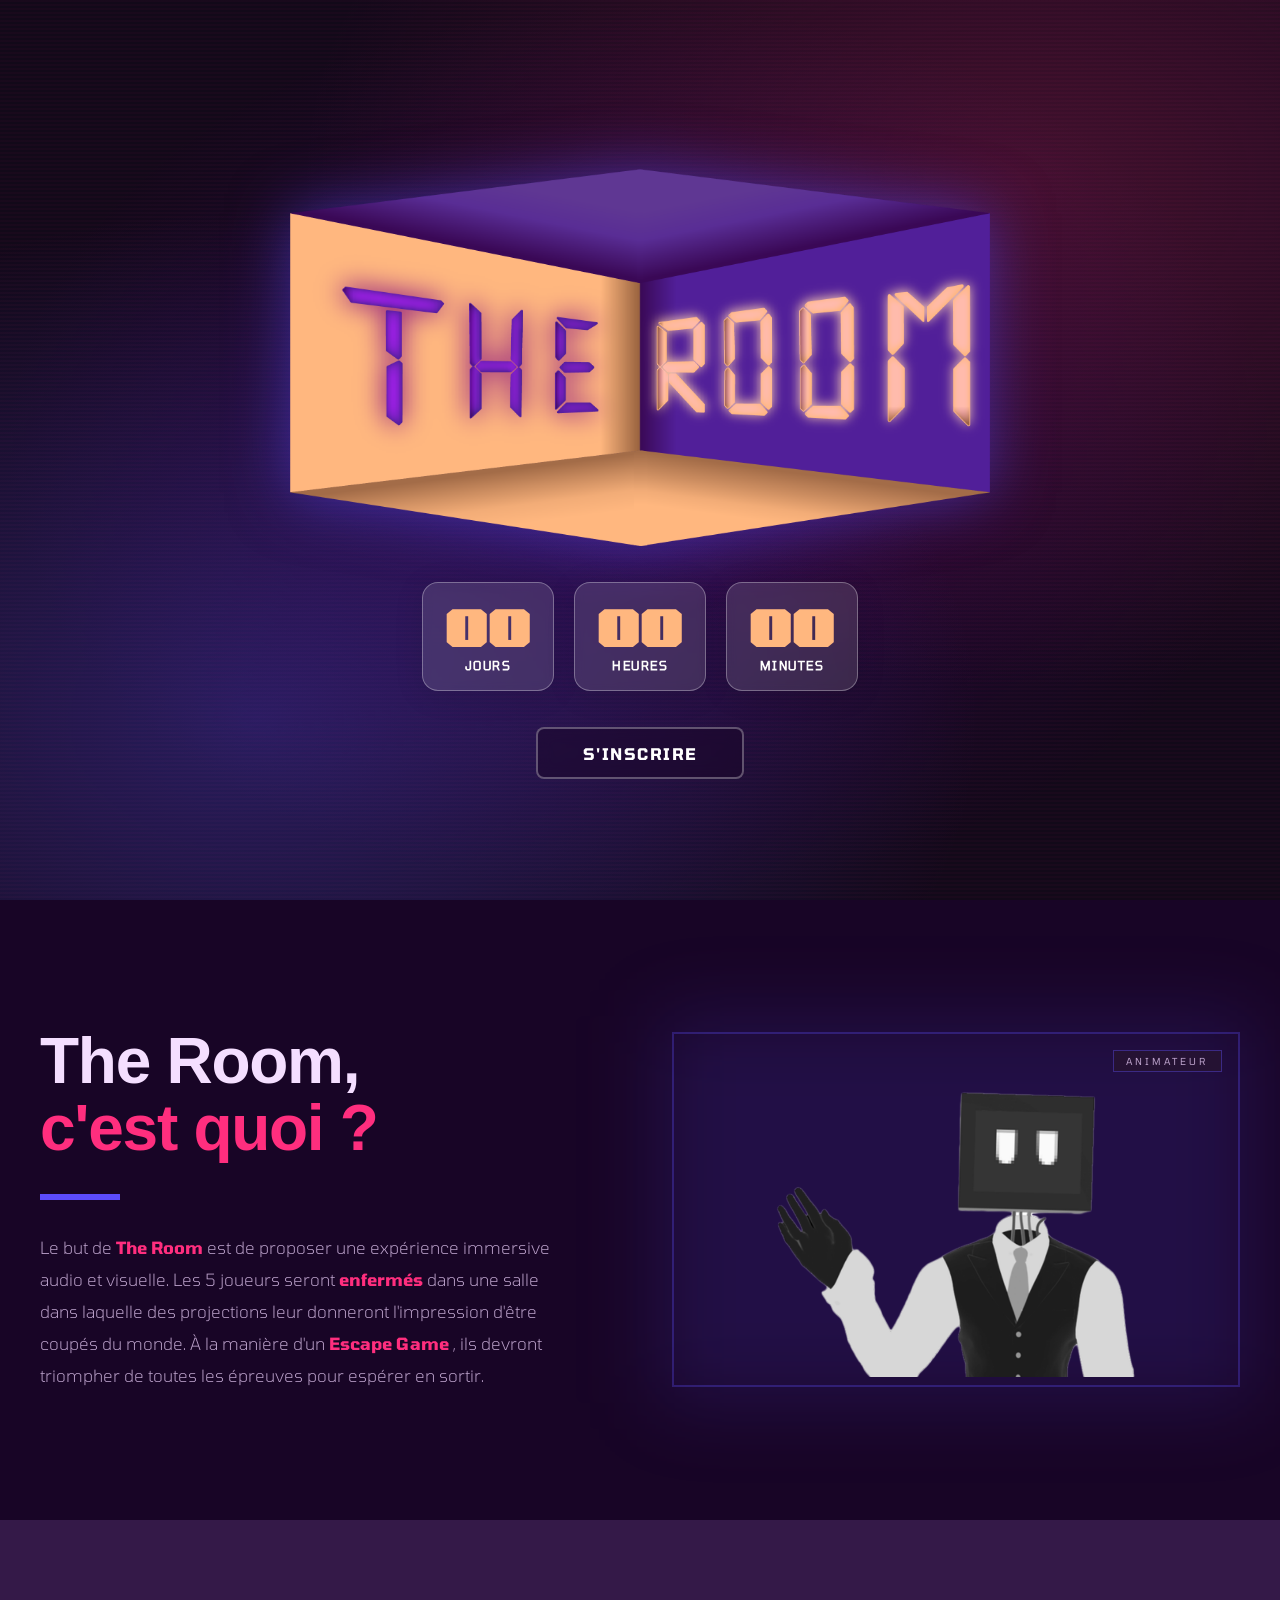
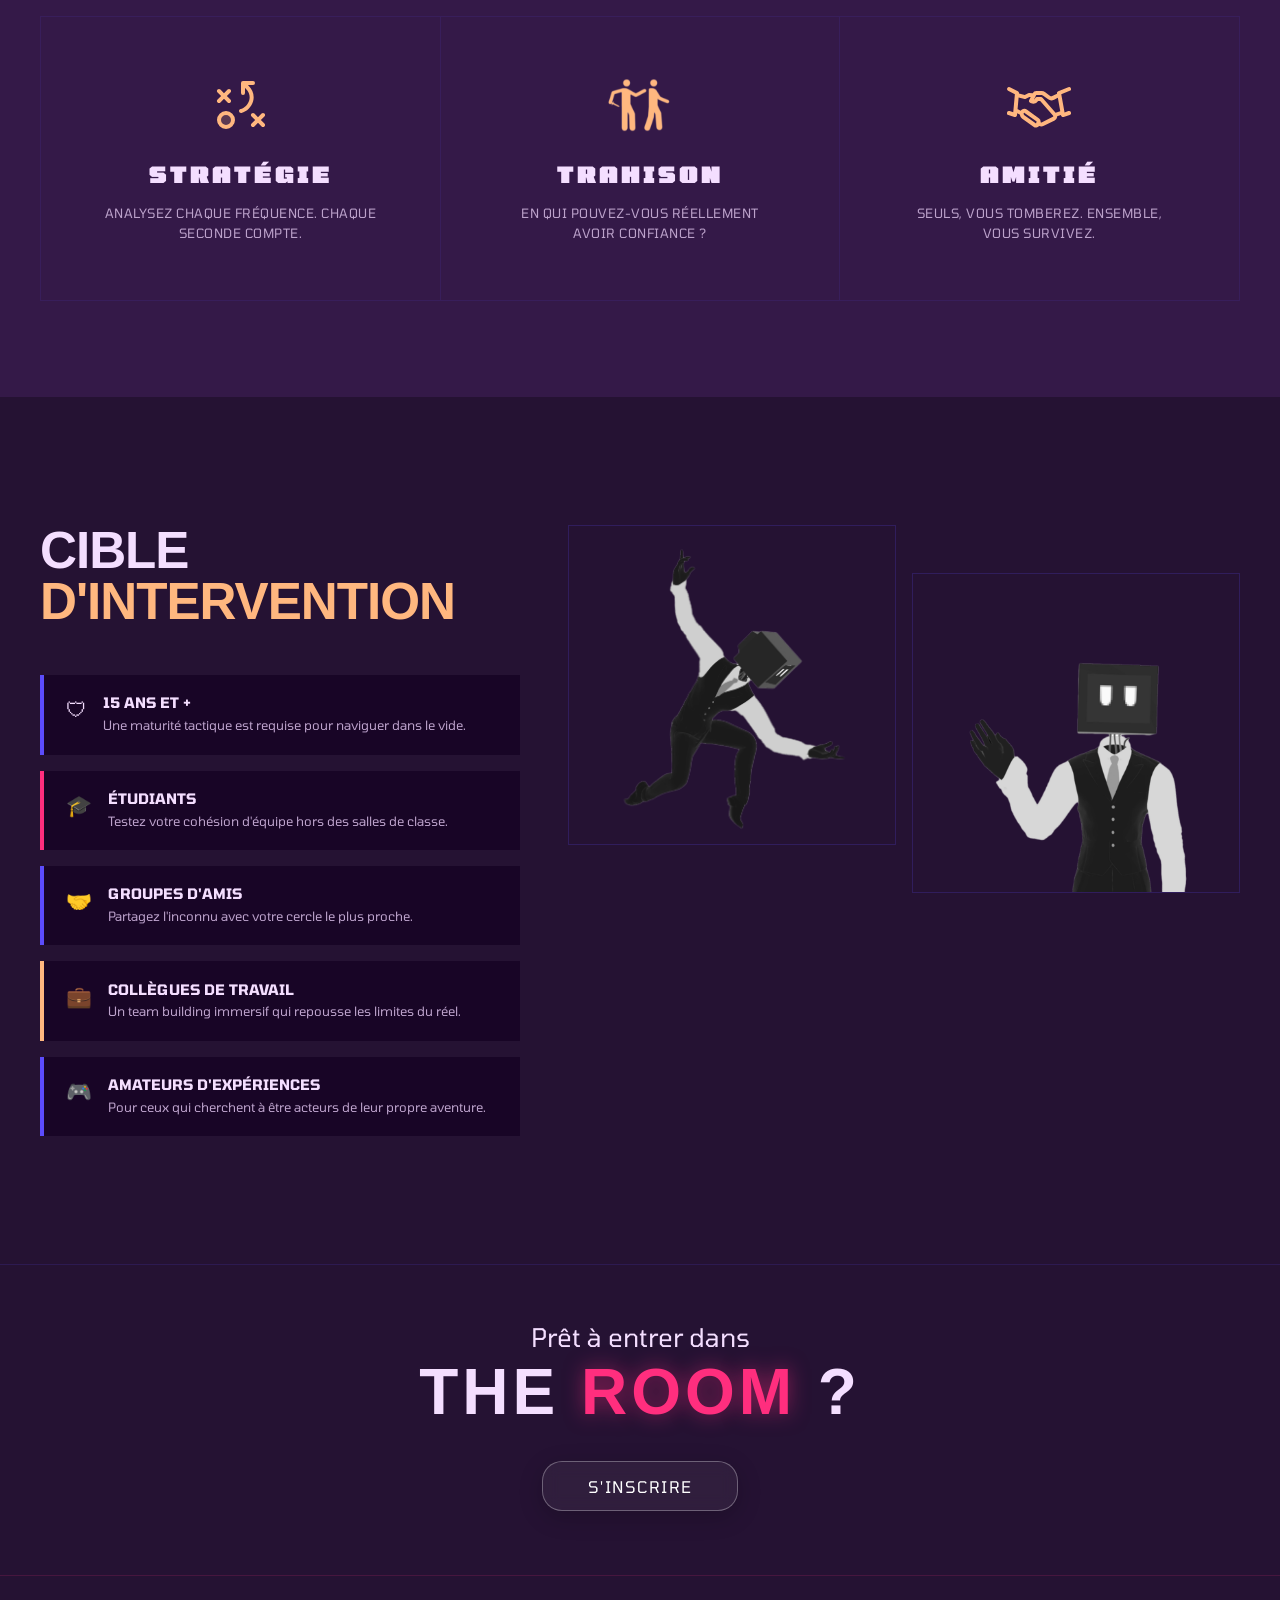
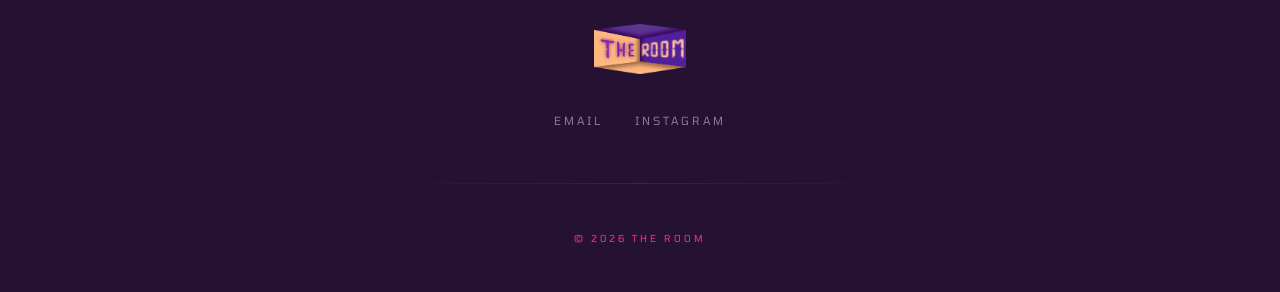
==== commit 903b6d29: "link insta updated" ====
--- a/index.html
+++ b/index.html
@@ -151,9 +151,7 @@
             <img src="Images/logoTheRoom.png" alt="The Room" class="footer-logo">
             <div class="footer-links">
                 <a href="mailto:uqat.the.room@gmail.com">Email</a>
-                <a href="" target="_blank">Instagram</a>
-                <a href="" target="_blank">Facebook</a>
-                <a href="" target="_blank">Twitch</a>
+                <a href="https://www.instagram.com/the.room.cnm/?hl=fr" target="_blank">Instagram</a>
             </div>
             <div class="footer-divider"></div>
             <p class="footer-copy">&copy; 2026 The Room</p>
@@ -272,11 +270,9 @@
         const APPS_SCRIPT_URL = 'https://script.google.com/macros/s/AKfycbzyFGfOQJ5vIyHtQZu_yNpQNaAd3gm7l_Uc8zgfDWa3xq5yOOiOPWXQERyhb5Pq0W7uxg/exec';
 
         const SLOTS = [
-            { time: '20:00', label: '20h00' },
+            { time: '19:00', label: '19h00' },
             { time: '21:00', label: '21h00' },
-            { time: '22:00', label: '22h00' },
             { time: '23:00', label: '23h00' },
-            { time: '00:00', label: '00h00' },
             { time: '01:00', label: '01h00' },
         ];
 
@@ -325,7 +321,20 @@
         });
 
         // ===== SLOTS =====
+        function renderSkeletons() {
+            const grid = document.getElementById('slotsGrid');
+            grid.innerHTML = '';
+            for (let i = 0; i < 6; i++) {
+                grid.innerHTML += `
+                    <div class="slot-card skeleton">
+                        <div class="slot-skeleton-time"></div>
+                        <div class="slot-skeleton-status"></div>
+                    </div>`;
+            }
+        }
+
         async function loadSlots() {
+            renderSkeletons();
             let takenSlots = [];
             try {
                 const res = await fetch('/api/slots');
--- a/index.css
+++ b/index.css
@@ -925,6 +925,37 @@
 .slot-card.selected .slot-status { color: #ffb77f; }
 .slot-card.taken .slot-status { color: rgba(255, 46, 126, 0.6); }
 
+.slot-card.skeleton {
+    cursor: default;
+    pointer-events: none;
+    border-color: rgba(92, 76, 252, 0.1);
+}
+
+.slot-skeleton-time {
+    height: 1.4rem;
+    width: 60%;
+    margin: 0 auto 0.5rem;
+    border-radius: 4px;
+    background: linear-gradient(90deg, rgba(255,255,255,0.05) 25%, rgba(255,255,255,0.12) 50%, rgba(255,255,255,0.05) 75%);
+    background-size: 200% 100%;
+    animation: shimmer 1.2s infinite;
+}
+
+.slot-skeleton-status {
+    height: 0.6rem;
+    width: 70%;
+    margin: 0 auto;
+    border-radius: 4px;
+    background: linear-gradient(90deg, rgba(255,255,255,0.05) 25%, rgba(255,255,255,0.12) 50%, rgba(255,255,255,0.05) 75%);
+    background-size: 200% 100%;
+    animation: shimmer 1.2s infinite;
+}
+
+@keyframes shimmer {
+    0%   { background-position: 200% 0; }
+    100% { background-position: -200% 0; }
+}
+
 /* Radio */
 .radio-group {
     display: flex;
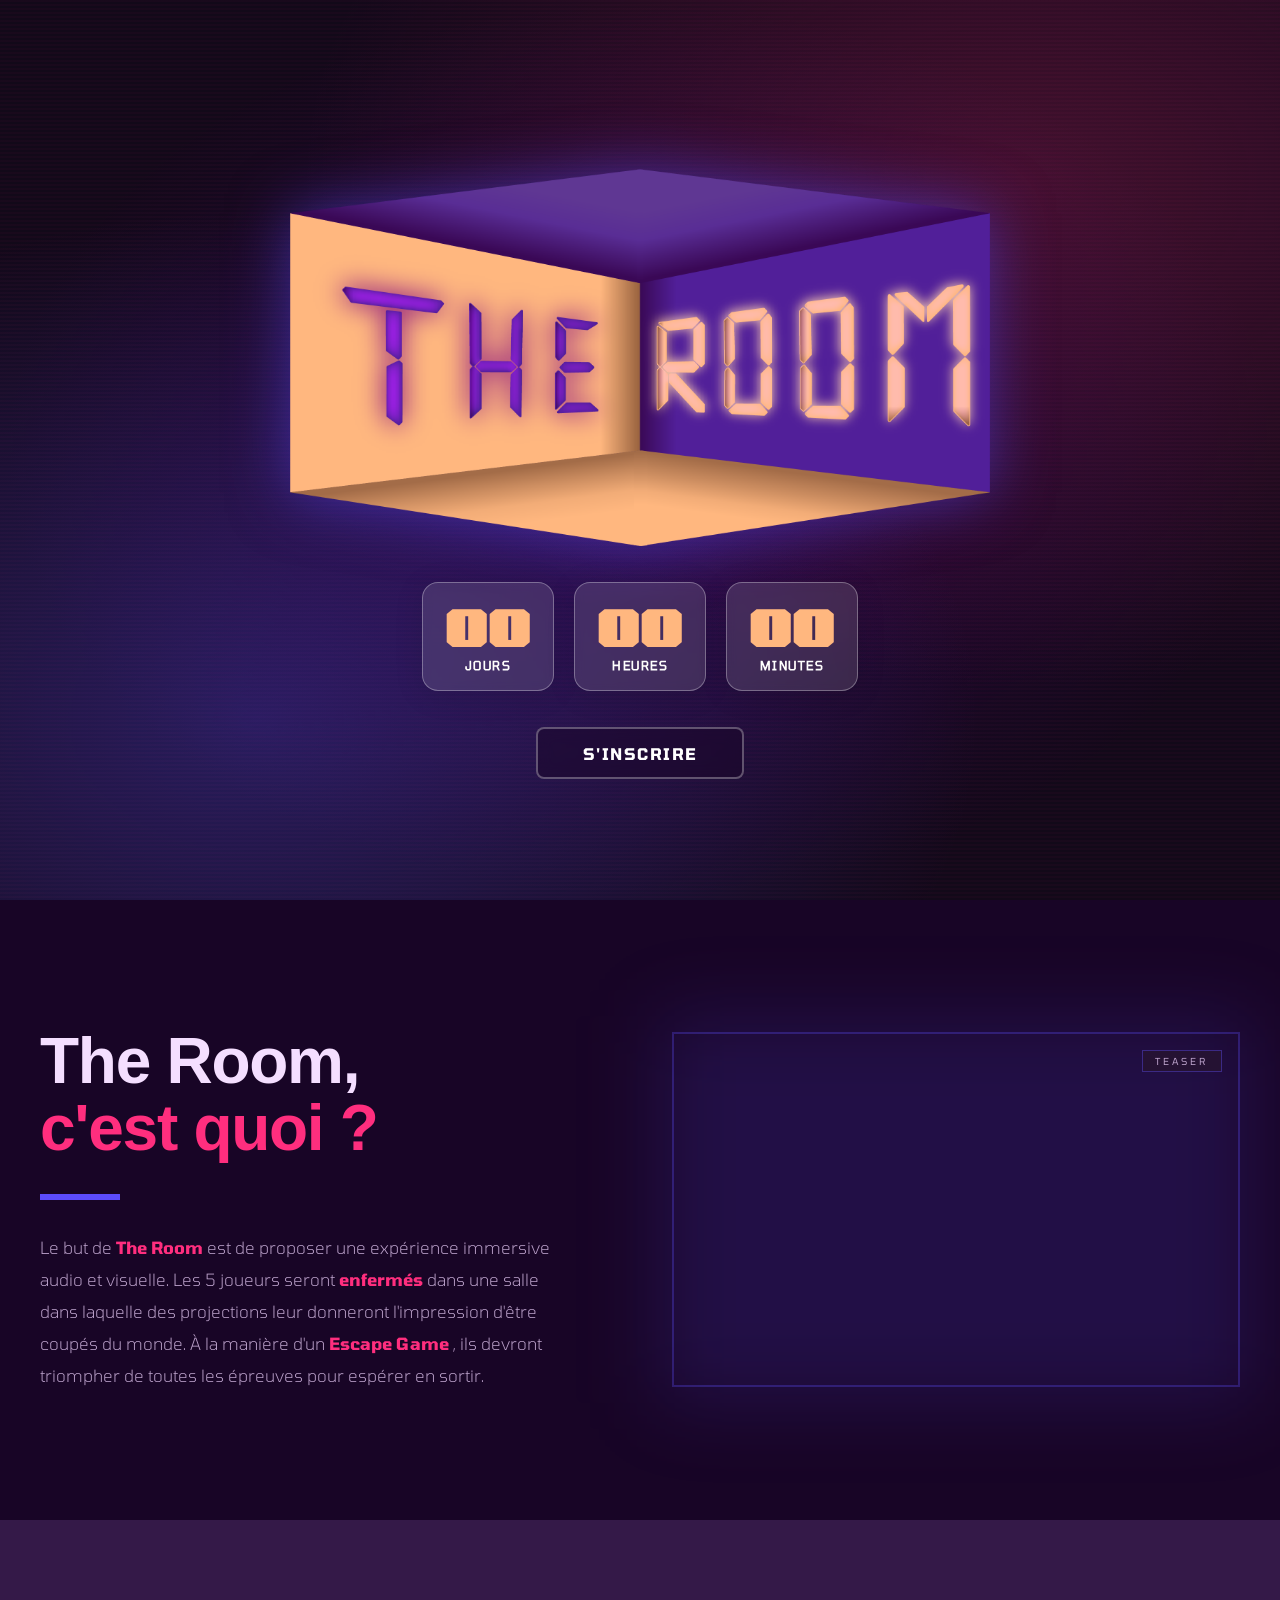
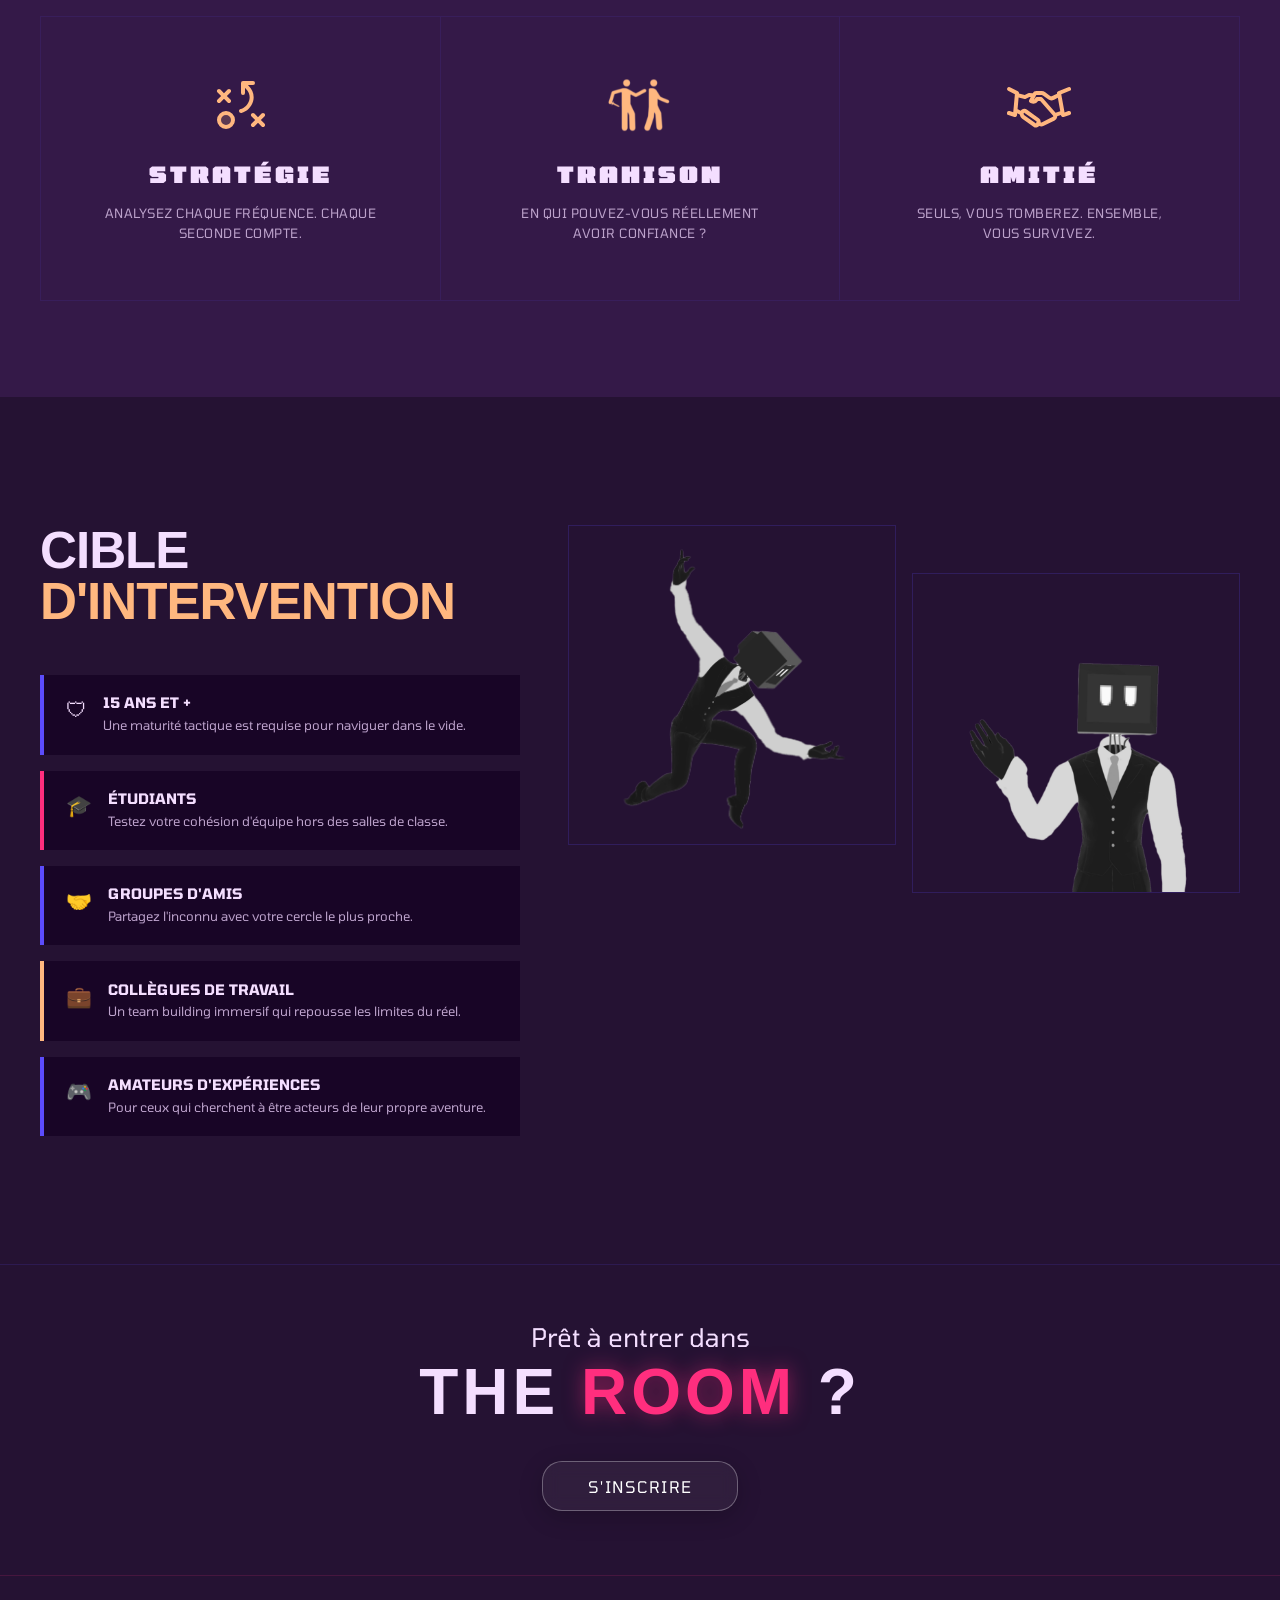
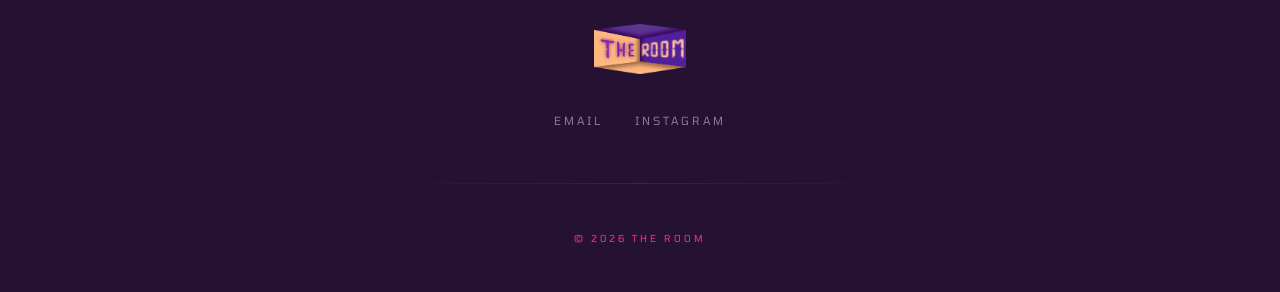
==== commit 01aef1d3: "teaser Ajouter" ====
--- a/index.html
+++ b/index.html
@@ -56,8 +56,8 @@
                 <div class="about-image-wrap">
                     <div class="about-image-glow"></div>
                     <div class="about-image-frame">
-                        <img src="Images/wave.png" alt="L'expérience The Room">
-                        <span class="image-tag">Animateur</span>
+                        <video src="Teaser recomadation andy 1 avect tshuuu mp4(1).mp4" alt="L'expérience The Room" autoplay muted loop height="100%" width="100%"></video>
+                        <span class="image-tag">Teaser</span>
                     </div>
                 </div>
             </div>
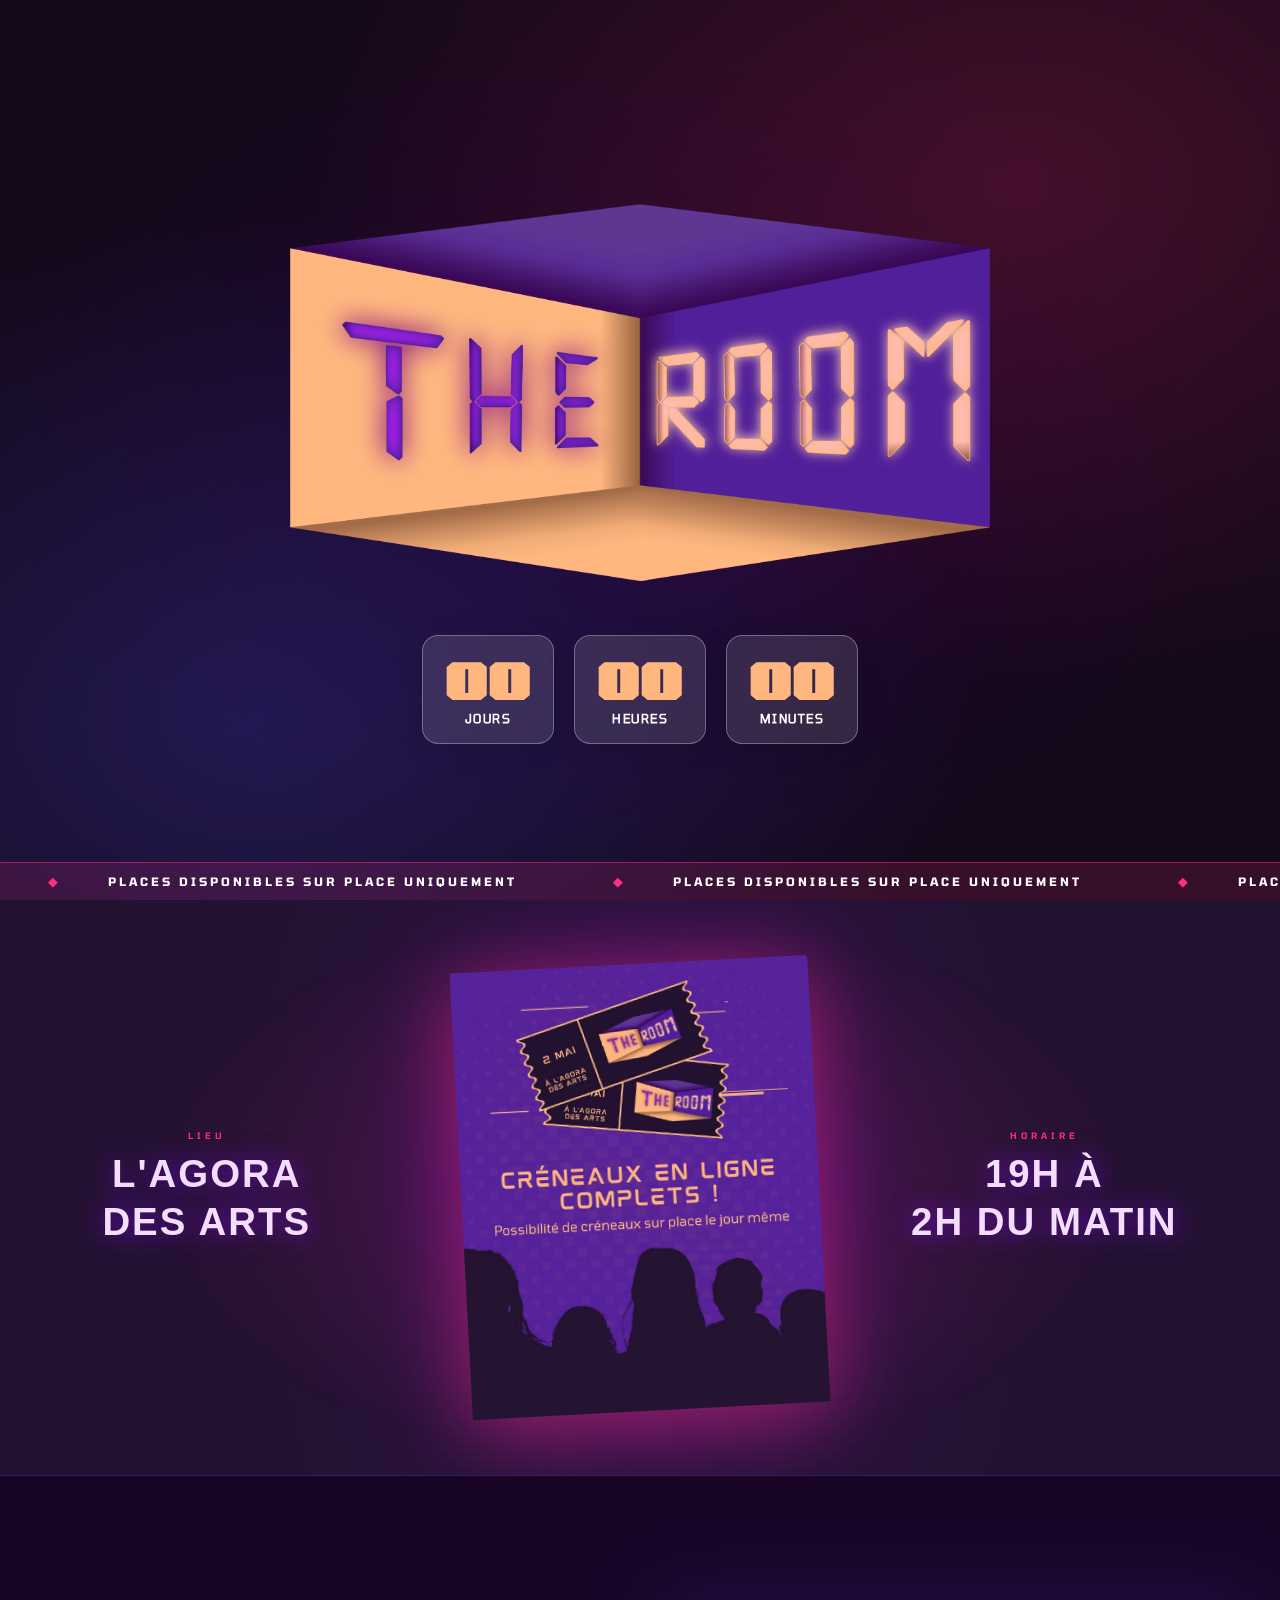
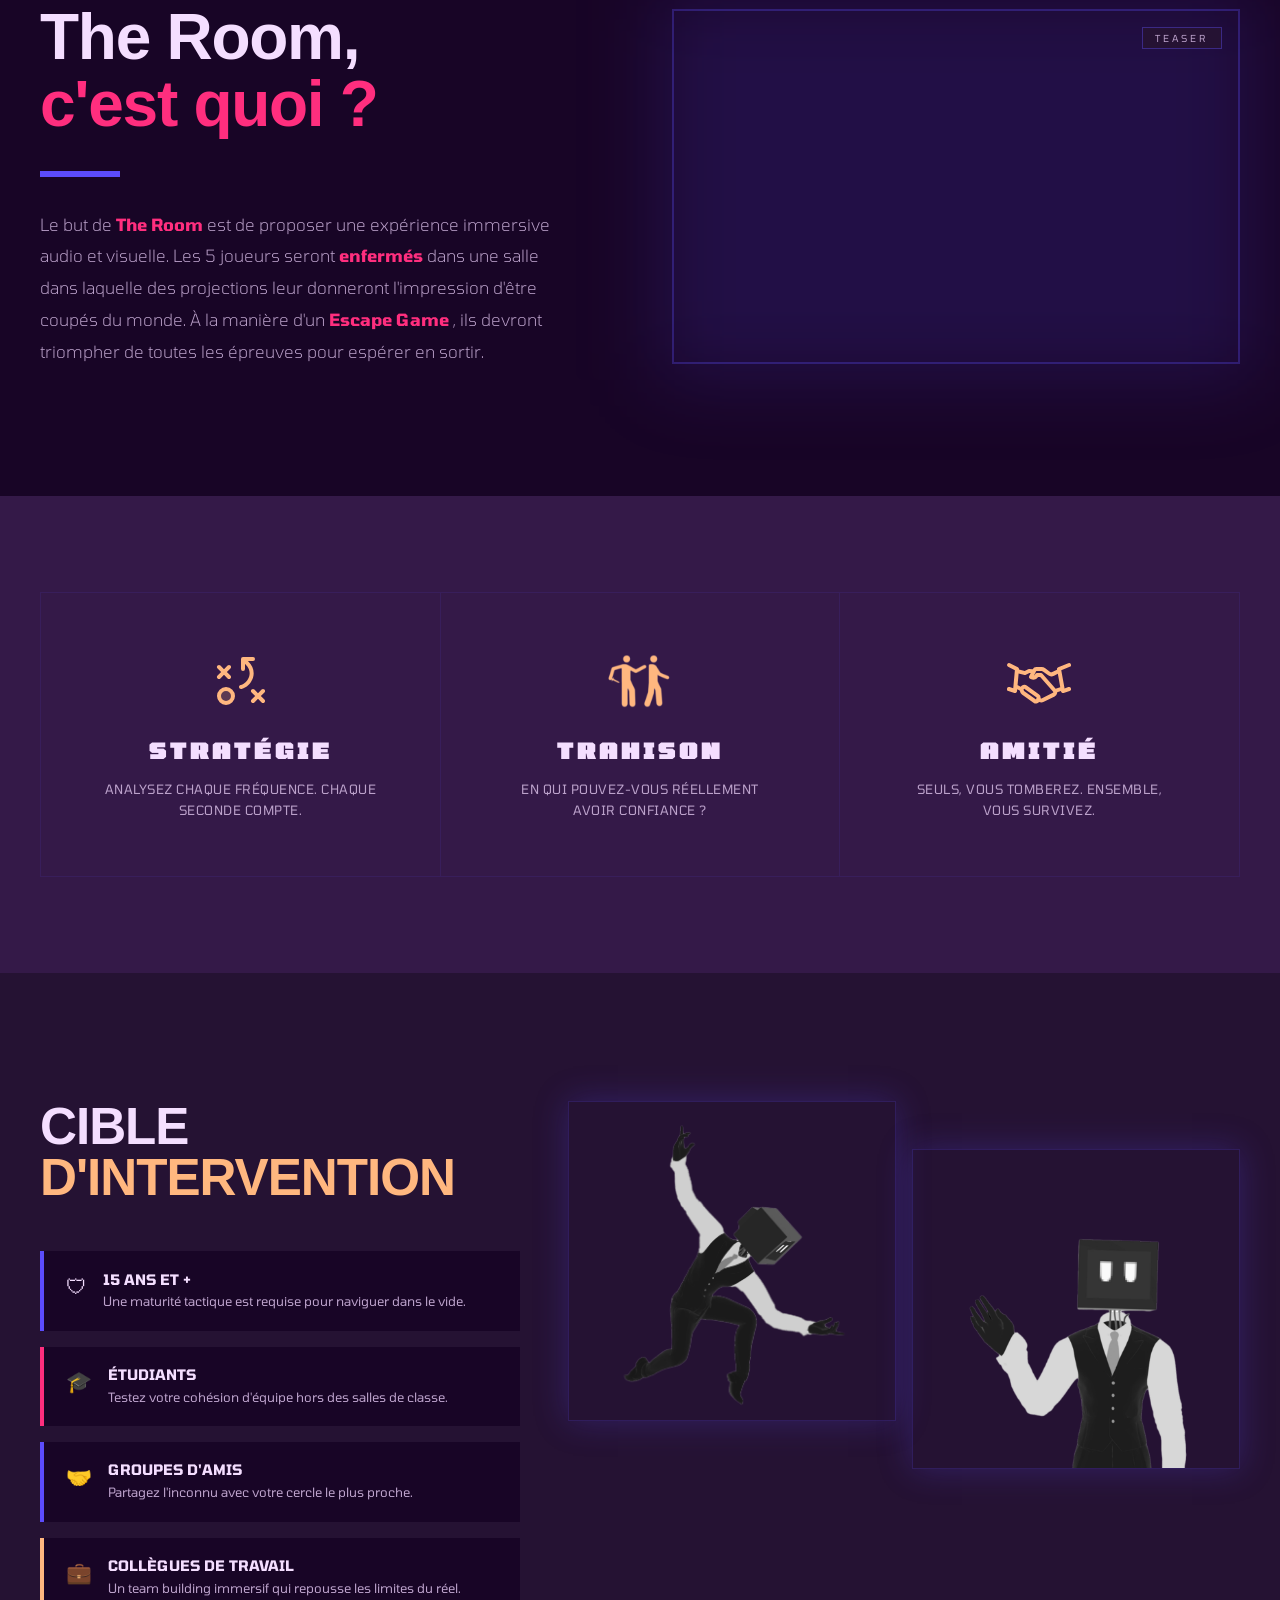
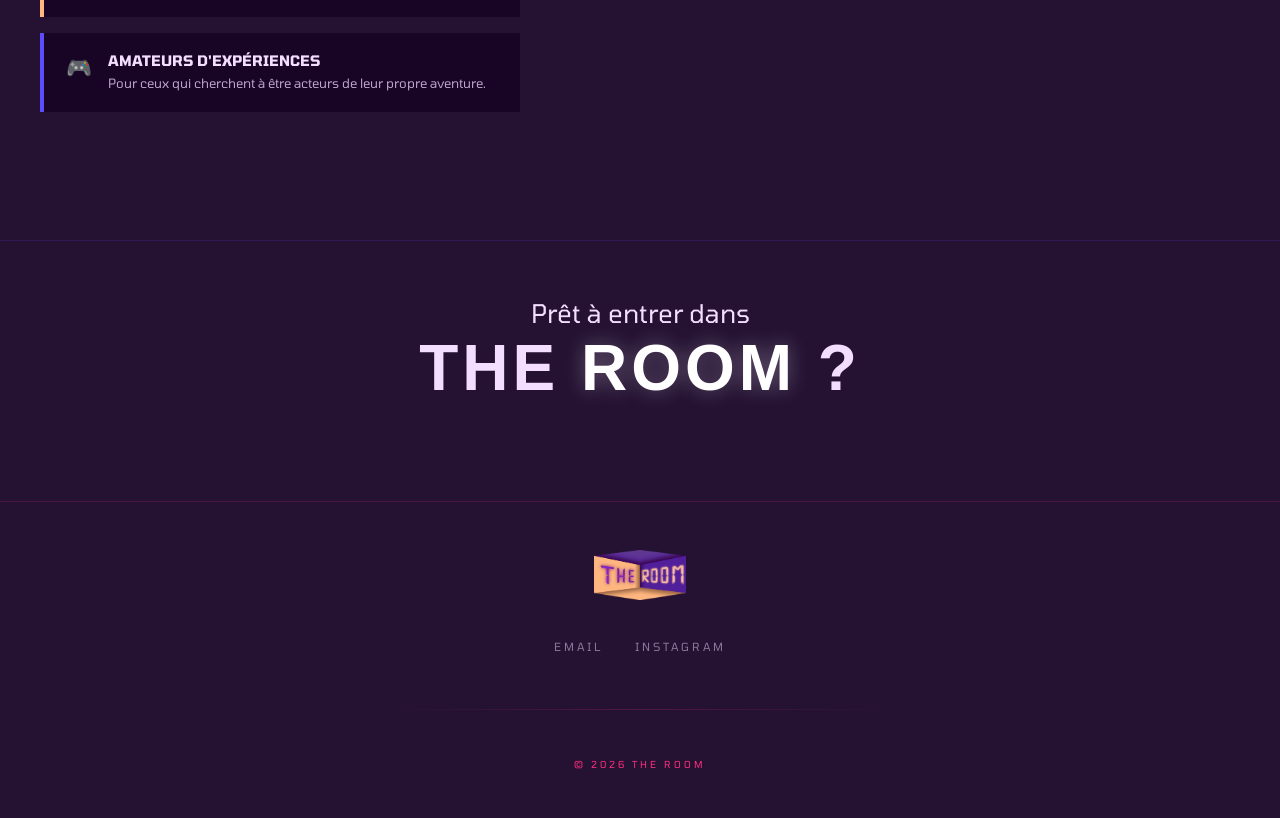
==== commit 3a22c761: "crenaux plein" ====
--- a/index.html
+++ b/index.html
@@ -18,7 +18,6 @@
             </div>
         <!-- Hero -->
         <section class="hero">
-            <div class="hero-content">
                 
 
                 <img src="Images/logoTheRoom.png" alt="The Room" class="hero-logo">
@@ -36,7 +35,35 @@
                         <span class="countdown-label">Minutes</span>
                     </div>
                 </div>
-                <a href="#" class="btn-outline open-modal">S'inscrire</a>
+            </div>
+
+            <!-- Ticker collé en bas du hero -->
+            <div class="ticker-wrap">
+                <div class="ticker-track">
+                    <span class="ticker-item">Places disponibles sur place uniquement</span>
+                    <span class="ticker-item">Places disponibles sur place uniquement</span>
+                    <span class="ticker-item">Places disponibles sur place uniquement</span>
+                    <span class="ticker-item">Places disponibles sur place uniquement</span>
+                    <span class="ticker-item">Places disponibles sur place uniquement</span>
+                    <span class="ticker-item">Places disponibles sur place uniquement</span>
+                </div>
+            </div>
+        </section>
+
+        <!-- Créneaux Plein -->
+        <section class="creneaux-plein-section">
+            <div class="creneaux-spotlight"></div>
+            <div class="creneaux-scanlines"></div>
+            <div class="creneaux-side creneaux-side--left">
+                <span class="creneaux-side-label">Lieu</span>
+                <p class="creneaux-side-text">L'Agora<br>des Arts</p>
+            </div>
+            <div class="creneaux-ticket-wrap" id="creneauxWrap">
+                <img src="Images/CrenauxPlein.png" alt="Créneaux complets" class="creneaux-plein-img" loading="eager">
+            </div>
+            <div class="creneaux-side creneaux-side--right">
+                <span class="creneaux-side-label">Horaire</span>
+                <p class="creneaux-side-text">19h à<br>2h du matin</p>
             </div>
         </section>
 
@@ -56,7 +83,7 @@
                 <div class="about-image-wrap">
                     <div class="about-image-glow"></div>
                     <div class="about-image-frame">
-                        <video src="Teaser recomadation andy 1 avect tshuuu mp4(1).mp4" alt="L'expérience The Room" autoplay muted loop height="100%" width="100%"></video>
+                        <video src="Teaser recommandation Andy sans tshuuuu mp4(1).mp4" alt="L'expérience The Room" autoplay muted loop height="100%" width="100%"></video>
                         <span class="image-tag">Teaser</span>
                     </div>
                 </div>
@@ -142,7 +169,6 @@
         <section class="cta">
             <h2>Prêt à entrer dans</h2>
             <p class="cta-title glitch-text">THE <span>ROOM</span> ?</p>
-            <a href="#" class="btn-primary open-modal">S'inscrire</a>
         </section>
     </main>
 
@@ -239,6 +265,21 @@
     </div>
 
     <script>
+        // ===== CRÉNEAUX GLITCH REVEAL =====
+        const ticketWrap = document.getElementById('creneauxWrap');
+        const observer = new IntersectionObserver(entries => {
+            entries.forEach(entry => {
+                if (entry.isIntersecting) {
+                    ticketWrap.style.animation = 'none';
+                    ticketWrap.offsetHeight; // reflow
+                    ticketWrap.style.animation = 'glitchIn 0.6s ease forwards, ticketFloat 4s ease-in-out 0.6s infinite';
+                    ticketWrap.classList.add('visible');
+                    observer.disconnect();
+                }
+            });
+        }, { threshold: 0.3 });
+        observer.observe(ticketWrap);
+
         // ===== COUNTDOWN =====
         const eventDate = new Date('2026-05-02T20:00:00');
 
--- a/index.css
+++ b/index.css
@@ -190,16 +190,17 @@
         rgba(255, 46, 126, 0.03) 2px,
         rgba(255, 46, 126, 0.03) 4px
     );
-    z-index: 1;
+    z-index: -1;
 }
 
 .hero::after {
     background:
-        radial-gradient(ellipse at 20% 80%, rgba(92, 76, 252, 0.3) 0%, transparent 50%),
-        radial-gradient(ellipse at 80% 20%, rgba(255, 46, 126, 0.2) 0%, transparent 50%),
-        radial-gradient(ellipse at 50% 50%, rgba(77, 2, 121, 0.4) 0%, transparent 70%);
-    z-index: 1;
+        radial-gradient(ellipse at 20% 80%, rgba(92, 76, 252, 0.55) 0%, transparent 50%),
+        radial-gradient(ellipse at 80% 20%, rgba(255, 46, 126, 0.45) 0%, transparent 50%),
+        radial-gradient(ellipse at 50% 50%, rgba(77, 2, 121, 0.65) 0%, transparent 70%);
+    z-index: -1;
     animation: glitchOverlay 3s steps(4) infinite;
+    opacity: 1.0;
 }
 
 @keyframes gradientShift {
@@ -218,12 +219,12 @@
 
 .hero-content {
     position: relative;
-    z-index: 2;
+    z-index: 10;
     display: flex;
     flex-direction: column;
     align-items: center;
     text-align: center;
-    gap: clamp(1.8rem, 4vh, 3rem);
+    gap: 0;
     width: 100%;
     max-width: 700px;
 }
@@ -231,7 +232,7 @@
 .hero-logo {
     width: clamp(1000px, 22vw, 300px);
     height: auto;
-    filter: drop-shadow(0 0 30px rgba(92, 76, 252, 0.5));
+    margin-bottom: clamp(3rem, 6vh, 5rem);
 }
 
 /* ===== COUNTDOWN ===== */
@@ -279,6 +280,184 @@
     margin-top: 0.4rem;
     font-weight: 300;
         -webkit-text-stroke: 1px white;
+}
+
+/* ===== TICKER ===== */
+.ticker-wrap {
+    position: absolute;
+    bottom: 0;
+    left: 0;
+    right: 0;
+    overflow: hidden;
+    background: rgba(255, 46, 126, 0.15);
+    border-top: 1px solid rgba(255, 46, 126, 0.5);
+    padding: 0.7rem 0;
+    z-index: 3;
+}
+
+.ticker-track {
+    display: flex;
+    white-space: nowrap;
+    animation: tickerScroll 18s linear infinite;
+    width: max-content;
+}
+
+.ticker-item {
+    font-size: 0.72rem;
+    font-weight: 700;
+    letter-spacing: 3px;
+    text-transform: uppercase;
+    color: #ffffff;
+    padding: 0 3rem;
+}
+
+.ticker-item::before {
+    content: '◆';
+    margin-right: 3rem;
+    color: #ff2e7e;
+}
+
+@keyframes tickerScroll {
+    from { transform: translateX(0); }
+    to   { transform: translateX(-50%); }
+}
+
+/* ===== CRÉNEAUX PLEIN ===== */
+.creneaux-plein-section {
+    position: relative;
+    display: flex;
+    justify-content: center;
+    align-items: center;
+    min-height: 60vh;
+    padding: 4rem 0;
+    overflow: hidden;
+    border-bottom: 1px solid rgba(92, 76, 252, 0.25);
+}
+
+.creneaux-spotlight {
+    position: absolute;
+    inset: 0;
+    background: radial-gradient(ellipse 55% 70% at 50% 50%, rgba(180, 0, 255, 0.18) 0%, rgba(255, 46, 126, 0.08) 40%, transparent 70%);
+    pointer-events: none;
+    animation: spotlightPulse 3s ease-in-out infinite;
+}
+
+@keyframes spotlightPulse {
+    0%, 100% { opacity: 0.8; transform: scale(1); }
+    50%       { opacity: 1;   transform: scale(1.06); }
+}
+
+.creneaux-scanlines {
+    position: absolute;
+    inset: 0;
+    background: repeating-linear-gradient(
+        0deg,
+        transparent,
+        transparent 3px,
+        rgba(0, 0, 0, 0.08) 3px,
+        rgba(0, 0, 0, 0.08) 4px
+    );
+    pointer-events: none;
+    z-index: 2;
+}
+
+.creneaux-ticket-wrap {
+    position: relative;
+    z-index: 3;
+    transform: rotate(-3deg);
+    transition: transform 0.4s ease;
+    filter: drop-shadow(0 12px 40px rgba(255, 46, 126, 0.5)) drop-shadow(0 0 80px rgba(140, 0, 255, 0.3));
+    animation: ticketFloat 4s ease-in-out infinite, glitchIn 0.6s ease forwards;
+    opacity: 0;
+}
+
+.creneaux-ticket-wrap.visible {
+    opacity: 1;
+}
+
+.creneaux-ticket-wrap:hover {
+    transform: rotate(0deg) scale(1.03);
+}
+
+@keyframes ticketFloat {
+    0%, 100% { transform: rotate(-3deg) translateY(0);    filter: drop-shadow(0 12px 40px rgba(255, 46, 126, 0.5)) drop-shadow(0 0 80px rgba(140, 0, 255, 0.3)); }
+    50%       { transform: rotate(-3deg) translateY(-10px); filter: drop-shadow(0 24px 60px rgba(255, 46, 126, 0.7)) drop-shadow(0 0 100px rgba(140, 0, 255, 0.5)); }
+}
+
+@keyframes glitchIn {
+    0%   { opacity: 0; transform: rotate(-3deg) translateX(-8px) skewX(4deg); clip-path: inset(40% 0 40% 0); }
+    30%  { opacity: 1; transform: rotate(-3deg) translateX(4px)  skewX(-2deg); clip-path: inset(0% 0 0% 0); }
+    60%  { transform: rotate(-3deg) translateX(-2px) skewX(1deg); }
+    100% { opacity: 1; transform: rotate(-3deg) translateX(0); }
+}
+
+.creneaux-plein-img {
+    width: clamp(240px, 28vw, 380px);
+    height: auto;
+    display: block;
+}
+
+.creneaux-side {
+    position: absolute;
+    top: 50%;
+    transform: translateY(-50%);
+    display: flex;
+    flex-direction: column;
+    align-items: center;
+    gap: 0.6rem;
+    text-align: center;
+
+    z-index: 3;
+}
+
+.creneaux-side--left  { left: clamp(2rem, 8vw, 10%); }
+.creneaux-side--right { right: clamp(2rem, 8vw, 10%); animation-delay: 0.8s; }
+
+.creneaux-side-label {
+    font-size: 0.55rem;
+    letter-spacing: 4px;
+    text-transform: uppercase;
+    color: #ff2e7e;
+    font-weight: 600;
+}
+
+.creneaux-side-text {
+    font-family: 'Mokoto', sans-serif;
+    font-size: clamp(1.5rem, 3vw, 2.4rem);
+    font-weight: 900;
+    color: #f4deff;
+    line-height: 1.25;
+    text-transform: uppercase;
+    letter-spacing: 2px;
+    text-shadow: 0 0 24px rgba(140, 0, 255, 0.7);
+}
+
+@keyframes sideFloat {
+    0%, 100% { transform: translateY(-50%); }
+    50%       { transform: translateY(calc(-50% - 10px)); }
+}
+
+@media (max-width: 780px) {
+    .creneaux-plein-section {
+        min-height: 50vh;
+    }
+    .creneaux-plein-img {
+        width: min(42vw, 200px);
+    }
+    .creneaux-side { display: flex; }
+    .creneaux-side--left  { left: 2vw; }
+    .creneaux-side--right { right: 2vw; }
+    .creneaux-side-label {
+        font-size: 0.45rem;
+        letter-spacing: 2px;
+    }
+    .creneaux-side-text {
+        font-size: clamp(0.85rem, 4vw, 1.1rem);
+    }
+    @keyframes ticketFloat {
+        0%, 100% { transform: rotate(-3deg) translateY(0); }
+        50%       { transform: rotate(-3deg) translateY(-6px); }
+    }
 }
 
 /* ===== BUTTONS ===== */
@@ -585,6 +764,12 @@
     height: 320px;
     overflow: hidden;
     border: 1px solid rgba(92, 76, 252, 0.2);
+    box-shadow: 0 0 32px rgba(92, 76, 252, 0.25);
+    transition: box-shadow 0.4s;
+}
+
+.audience-img-card:hover {
+    box-shadow: 0 0 48px rgba(255, 46, 126, 0.3);
 }
 
 .audience-img-offset {
@@ -645,8 +830,8 @@
 }
 
 .cta-title span {
-    color: #ff2e7e;
-    text-shadow: 0 0 20px rgba(255, 46, 126, 0.5);
+    color: #ffffff;
+    text-shadow: 0 0 20px rgba(255, 255, 255, 0.3);
 }
 
 /* ===== FOOTER ===== */
@@ -1220,7 +1405,6 @@
 .hero-logo {
     width: clamp(500px, 22vw, 300px);
     height: auto;
-    filter: drop-shadow(0 0 30px rgba(92, 76, 252, 0.5));
 }
 }
 
@@ -1228,7 +1412,6 @@
 .hero-logo {
     width: clamp(700px, 22vw, 300px);
     height: auto;
-    filter: drop-shadow(0 0 30px rgba(92, 76, 252, 0.5));
 }
 }
 
